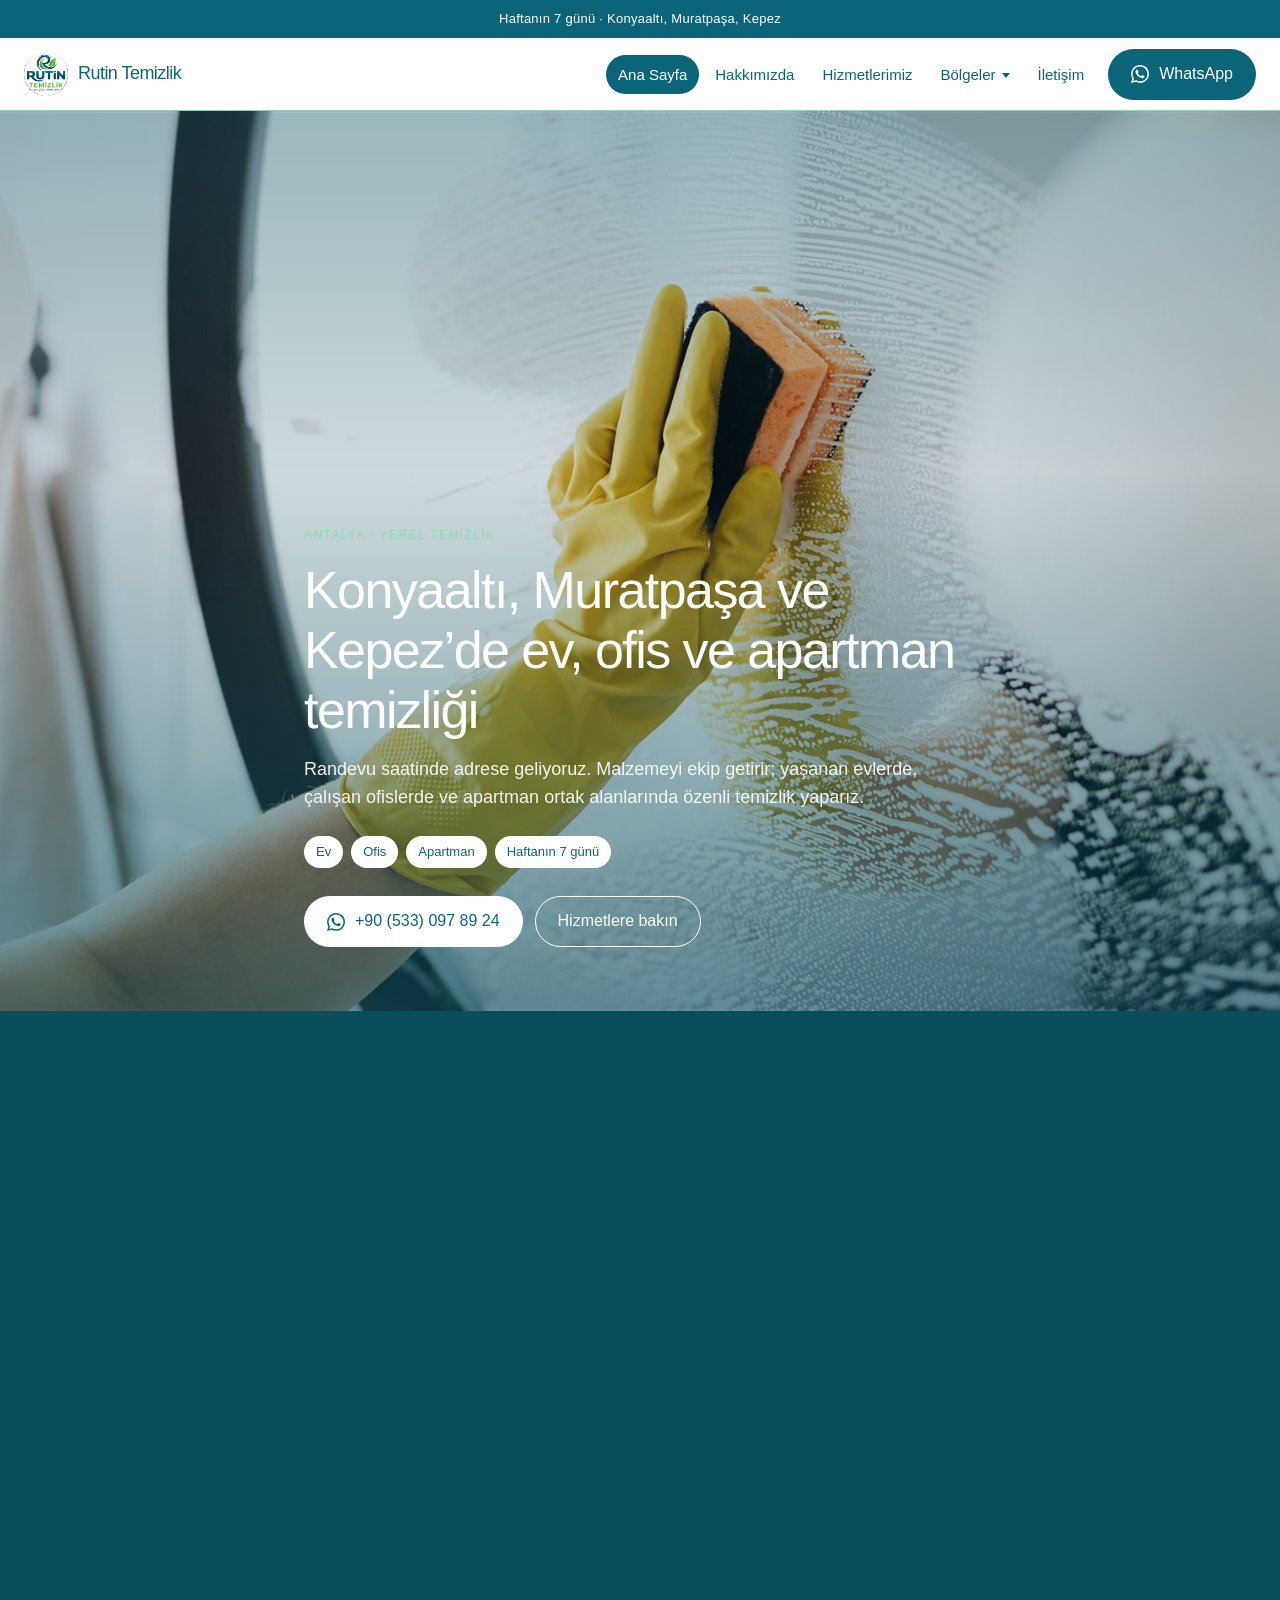
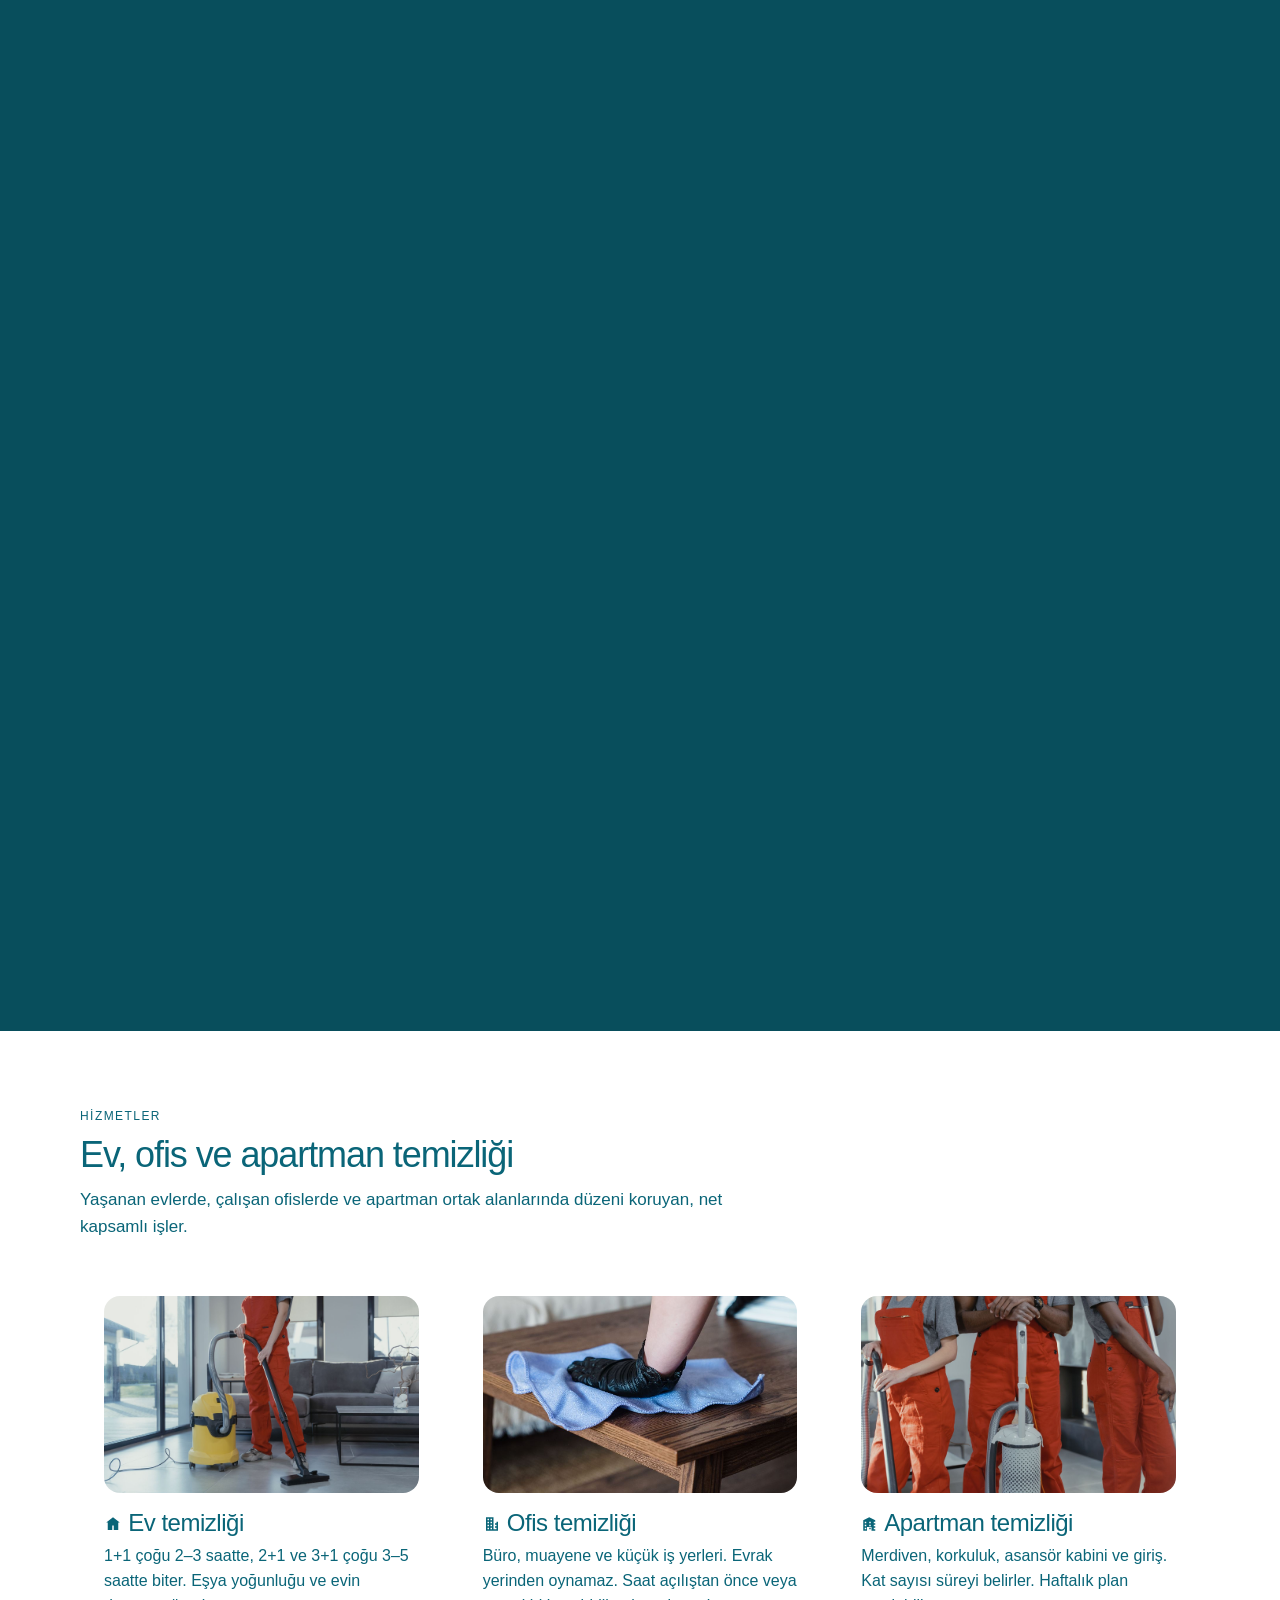
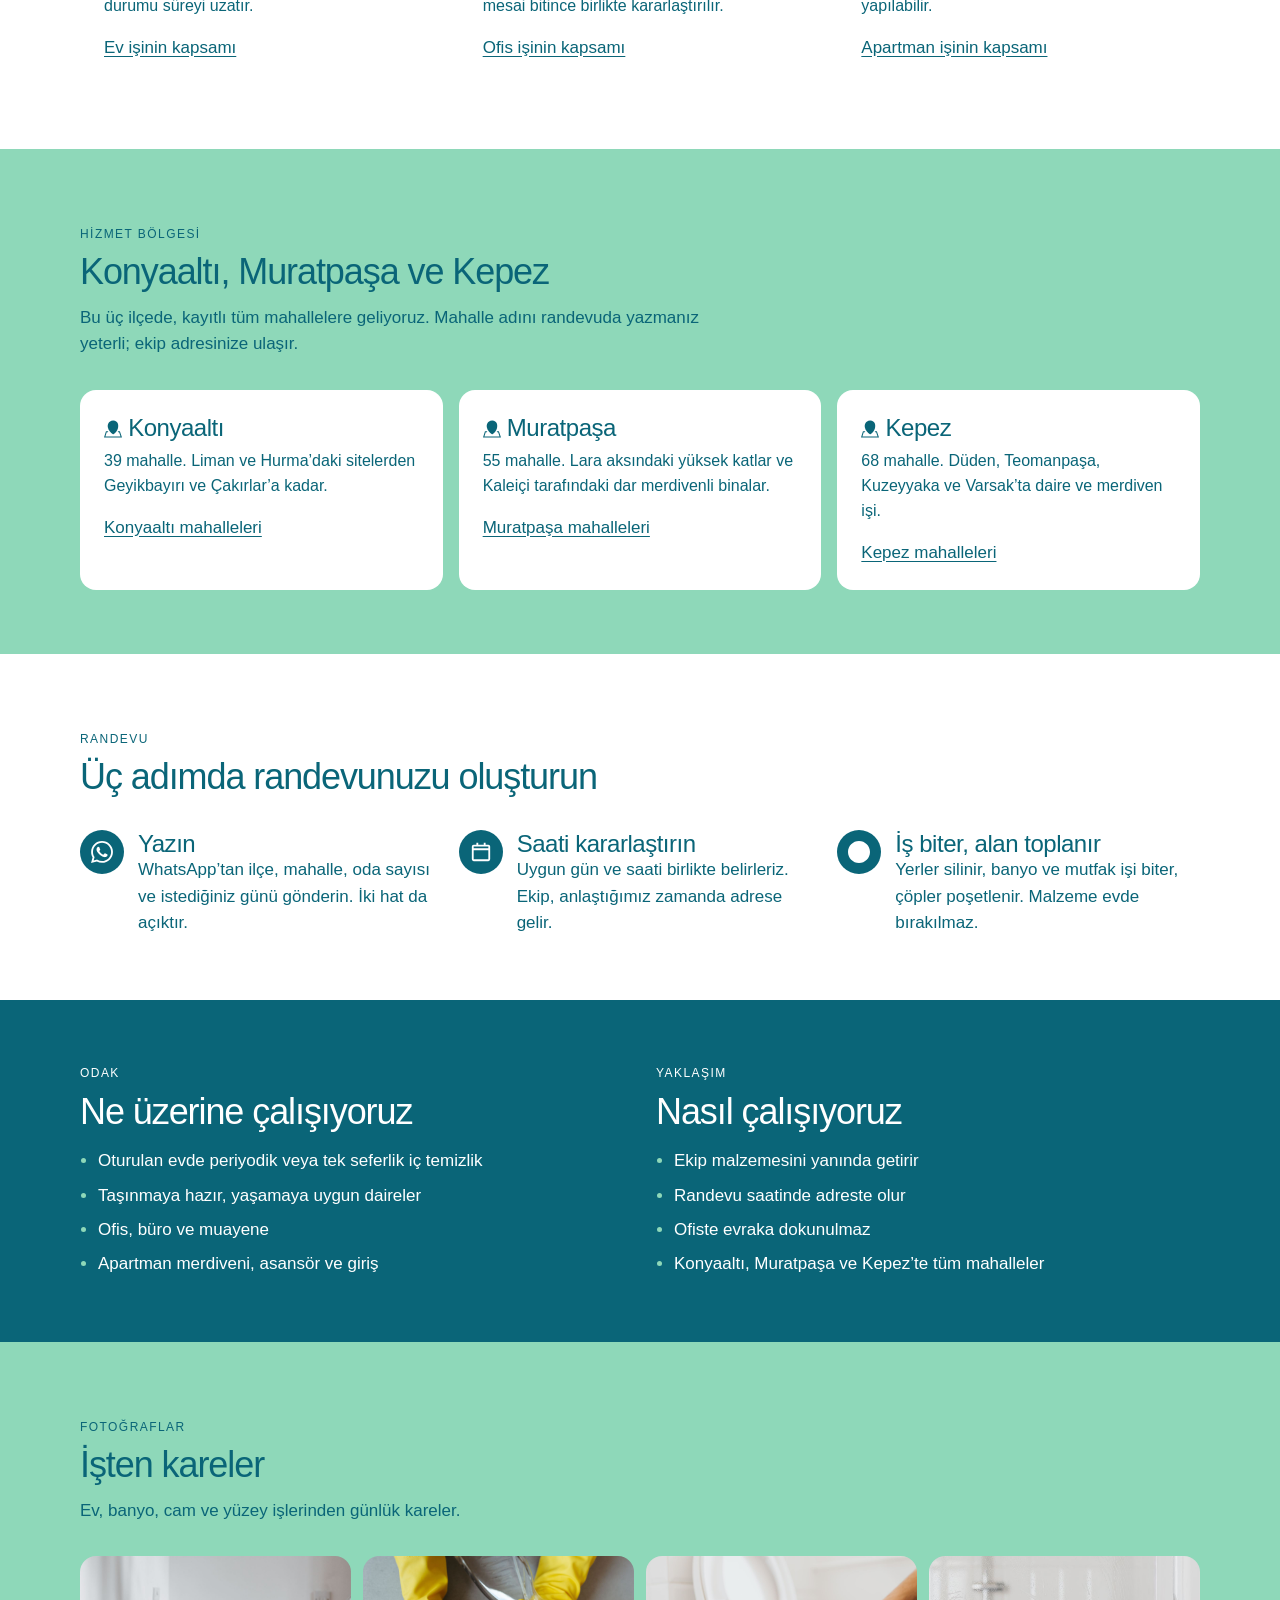
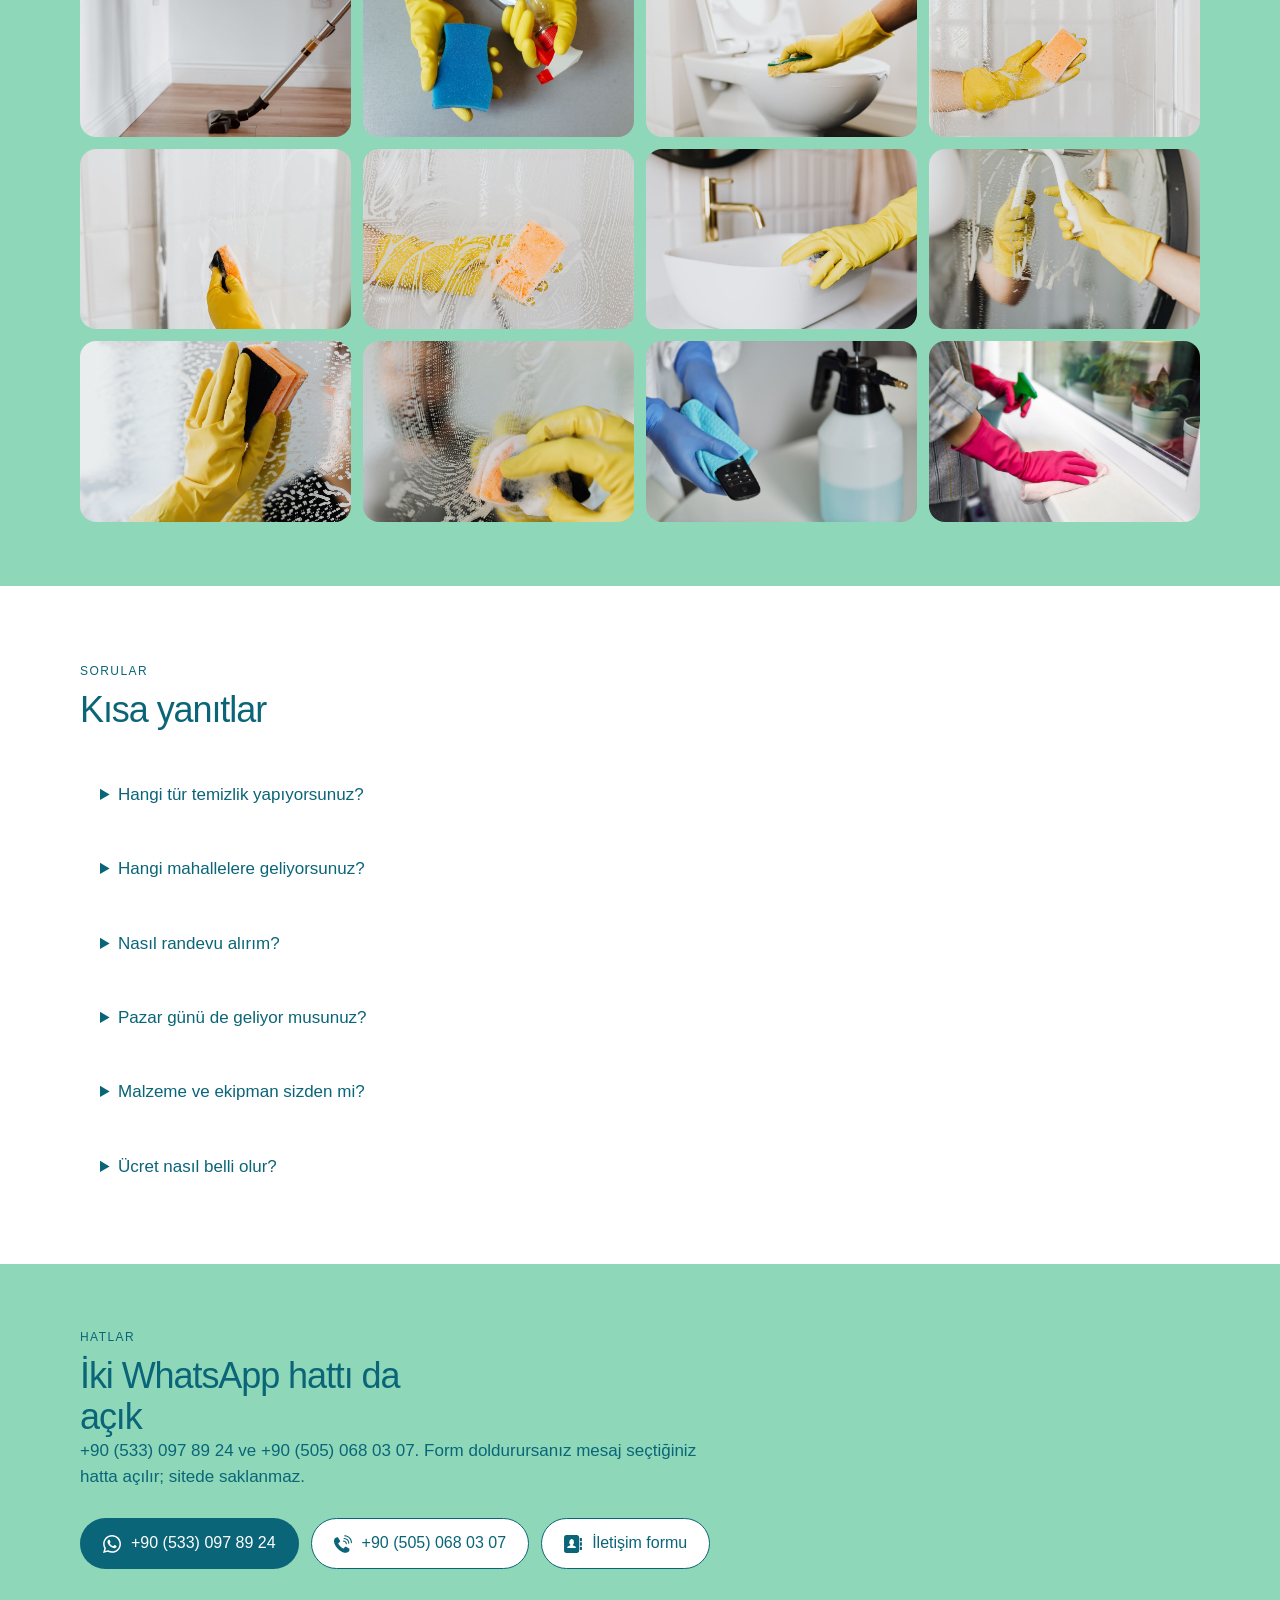
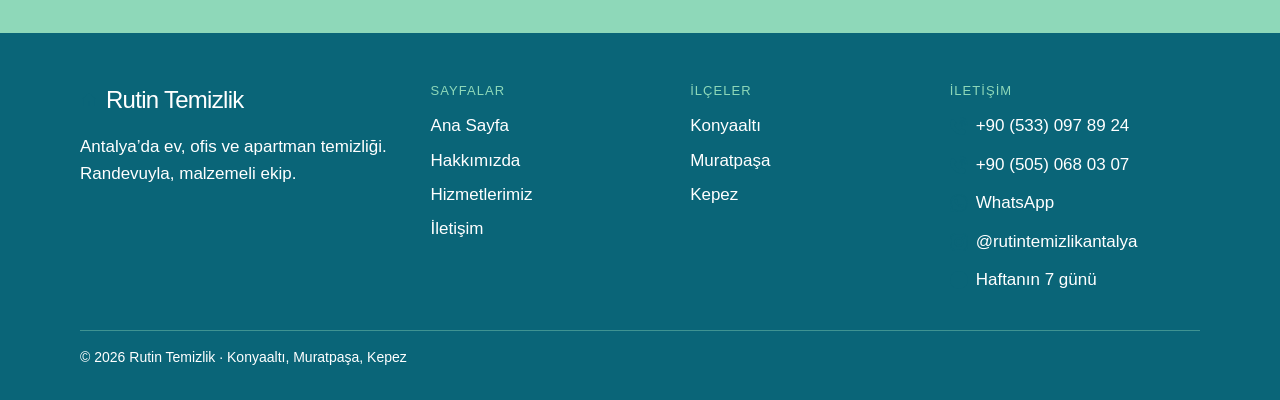
==== index.html @ d51482ee "Add files via upload" ====
﻿<!DOCTYPE html>
<html lang="tr">
<head>
  <meta charset="utf-8">
  <meta name="viewport" content="width=device-width, initial-scale=1">
  <title>Rutin Temizlik | Antalya Ev, Ofis, Apartman</title>
  <meta name="description" content="Konyaaltı, Muratpaşa ve Kepez’de ev, ofis ve apartman temizliği. Haftanın 7 günü randevu. Malzemeli ekip adrese gelir.">
  <link rel="canonical" href="https://www.rutintemizlikantalya.com.tr/">
  <meta name="robots" content="index, follow">
  <meta name="theme-color" content="#0A6578">
  <meta property="og:type" content="website">
  <meta property="og:locale" content="tr_TR">
  <meta property="og:site_name" content="Rutin Temizlik">
  <meta property="og:title" content="Rutin Temizlik | Antalya Ev, Ofis, Apartman">
  <meta property="og:description" content="Konyaaltı, Muratpaşa ve Kepez’de ev, ofis ve apartman temizliği. Haftanın 7 günü randevu. Malzemeli ekip adrese gelir.">
  <meta property="og:url" content="https://www.rutintemizlikantalya.com.tr/">
  <meta property="og:image" content="https://www.rutintemizlikantalya.com.tr/assets/images/og.jpg">
  <meta name="twitter:card" content="summary_large_image">
  <meta name="twitter:title" content="Rutin Temizlik | Antalya Ev, Ofis, Apartman">
  <meta name="twitter:description" content="Konyaaltı, Muratpaşa ve Kepez’de ev, ofis ve apartman temizliği. Haftanın 7 günü randevu. Malzemeli ekip adrese gelir.">
  <meta name="twitter:image" content="https://www.rutintemizlikantalya.com.tr/assets/images/og.jpg">
  <link rel="icon" href="assets/favicon.ico" sizes="any">
  <link rel="icon" type="image/png" sizes="32x32" href="assets/favicon-32x32.png">
  <link rel="icon" type="image/png" sizes="16x16" href="assets/favicon-16x16.png">
  <link rel="apple-touch-icon" href="assets/apple-touch-icon.png">
  <link rel="manifest" href="site.webmanifest">
  <link rel="stylesheet" href="css/style.css">
  <script type="application/ld+json">
  {
    "@context": "https://schema.org",
    "@graph": [
      {
        "@type": "HousekeepingService",
        "@id": "https://www.rutintemizlikantalya.com.tr/#isletme",
        "name": "Rutin Temizlik",
        "alternateName": "Rutin Temizlik Antalya",
        "description": "Antalya Konyaaltı, Muratpaşa ve Kepez ilçelerinde ev, ofis ve apartman temizliği. Randevuyla, malzemeli ekip.",
        "url": "https://www.rutintemizlikantalya.com.tr/",
        "image": [
          "https://www.rutintemizlikantalya.com.tr/assets/logo.png",
          "https://www.rutintemizlikantalya.com.tr/assets/images/og.jpg"
        ],
        "sameAs": ["https://www.instagram.com/rutintemizlikantalya/"],
        "telephone": "+905330978924",
        "currenciesAccepted": "TRY",
        "address": {
          "@type": "PostalAddress",
          "addressLocality": "Antalya",
          "addressRegion": "Antalya",
          "addressCountry": "TR"
        },
        "geo": {
          "@type": "GeoCoordinates",
          "latitude": 36.8969,
          "longitude": 30.7133
        },
        "areaServed": [
          { "@type": "AdministrativeArea", "name": "Konyaaltı, Antalya" },
          { "@type": "AdministrativeArea", "name": "Muratpaşa, Antalya" },
          { "@type": "AdministrativeArea", "name": "Kepez, Antalya" }
        ],
        "openingHoursSpecification": {
          "@type": "OpeningHoursSpecification",
          "dayOfWeek": ["Monday", "Tuesday", "Wednesday", "Thursday", "Friday", "Saturday", "Sunday"],
          "opens": "00:00",
          "closes": "23:59"
        },
        "contactPoint": [
          {
            "@type": "ContactPoint",
            "telephone": "+90-533-097-89-24",
            "contactType": "reservations",
            "availableLanguage": "Turkish",
            "areaServed": "TR",
            "hoursAvailable": {
              "@type": "OpeningHoursSpecification",
              "dayOfWeek": ["Monday", "Tuesday", "Wednesday", "Thursday", "Friday", "Saturday", "Sunday"],
              "opens": "00:00",
              "closes": "23:59"
            }
          },
          {
            "@type": "ContactPoint",
            "telephone": "+90-505-068-03-07",
            "contactType": "customer support",
            "availableLanguage": "Turkish",
            "areaServed": "TR"
          }
        ],
        "hasOfferCatalog": {
          "@type": "OfferCatalog",
          "name": "Temizlik hizmetleri",
          "itemListElement": [
            { "@type": "Offer", "itemOffered": { "@type": "Service", "name": "Ev temizliği" } },
            { "@type": "Offer", "itemOffered": { "@type": "Service", "name": "Ofis temizliği" } },
            { "@type": "Offer", "itemOffered": { "@type": "Service", "name": "Apartman temizliği" } }
          ]
        }
      },
      {
        "@type": "FAQPage",
        "@id": "https://www.rutintemizlikantalya.com.tr/#sss",
        "mainEntity": [
          {
            "@type": "Question",
            "name": "Hangi tür temizlik yapıyorsunuz?",
            "acceptedAnswer": {
              "@type": "Answer",
              "text": "Oturulan ev, çalışan ofis ve apartman ortak alanlarında iç temizlik yapıyoruz. Odak noktamız yaşamaya ve çalışmaya uygun mekânlardır."
            }
          },
          {
            "@type": "Question",
            "name": "Hangi mahallelere geliyorsunuz?",
            "acceptedAnswer": {
              "@type": "Answer",
              "text": "Konyaaltı’nın 39, Muratpaşa’nın 55 ve Kepez’in 68 mahallesine geliyoruz. Mahalle adını randevu mesajında yazmanız yeterli."
            }
          },
          {
            "@type": "Question",
            "name": "Nasıl randevu alırım?",
            "acceptedAnswer": {
              "@type": "Answer",
              "text": "+90 (533) 097 89 24 veya +90 (505) 068 03 07 numarasına WhatsApp’tan yazın. İlçe, mahalle, oda sayısı ya da ofis metrekaresi ve istediğiniz günü belirtin. İletişim formunu doldurursanız mesaj aynı hatta açılır."
            }
          },
          {
            "@type": "Question",
            "name": "Pazar günü de geliyor musunuz?",
            "acceptedAnswer": {
              "@type": "Answer",
              "text": "Evet. Hat haftanın 7 günü, günün her saati açıktır. Ekip, anlaştığımız saatte adrese gelir."
            }
          },
          {
            "@type": "Question",
            "name": "Malzeme ve ekipman sizden mi?",
            "acceptedAnswer": {
              "@type": "Answer",
              "text": "Evet. Ekip temizlik malzemesi ve ekipmanıyla gelir. Evinizde belirli bir ürün kullanılmasını istiyorsanız randevu mesajında yazın."
            }
          },
          {
            "@type": "Question",
            "name": "Ücret nasıl belli olur?",
            "acceptedAnswer": {
              "@type": "Answer",
              "text": "Yayınlanmış sabit fiyat listemiz yok. Oda sayısı, banyo sayısı, evin durumu ve işin tek sefer ya da haftalık olması ücreti değiştirir. Bu bilgileri WhatsApp’tan yazın; rakamı mesajda netleştirelim."
            }
          }
        ]
      }
    ]
  }
  </script>
</head>
<body data-page="home">
  <a class="skip" href="#icerik">İçeriğe geç</a>
  <div class="sticky-wrap">
    <p class="topbar">Haftanın 7 günü · Konyaaltı, Muratpaşa, Kepez</p>
    <header class="site-header">
      <a class="logo" href="./">
        <span class="logo-frame"><img src="assets/logo-nav.png" width="192" height="192" alt=""></span>
        <span>Rutin Temizlik</span>
      </a>
      <button class="nav-toggle" type="button" aria-expanded="false" aria-controls="menu">Menü</button>
      <nav class="nav" id="menu" aria-label="Ana menü">
        <a href="./" data-nav="home">Ana Sayfa</a>
        <a href="hakkimizda/" data-nav="about">Hakkımızda</a>
        <a href="hizmetlerimiz/" data-nav="services">Hizmetlerimiz</a>
        <details class="nav-sub">
          <summary>Bölgeler</summary>
          <div class="nav-sub-panel">
            <a href="konyaalti/" data-nav="konyaalti">Konyaaltı</a>
            <a href="muratpasa/" data-nav="muratpasa">Muratpaşa</a>
            <a href="kepez/" data-nav="kepez">Kepez</a>
          </div>
        </details>
        <a href="iletisim/" data-nav="contact">İletişim</a>
      </nav>
      <a class="btn btn-fill header-cta" href="https://wa.me/905330978924" target="_blank" rel="noopener noreferrer"><img class="icon" src="assets/icons/whatsapp.svg" width="18" height="18" alt=""> WhatsApp</a>
    </header>
  </div>

  <main id="icerik">
    <section class="scrub" data-scrub aria-labelledby="ana-baslik">
      <div class="scrub-sticky">
        <video class="scrub-video" muted playsinline preload="auto" poster="assets/images/og.jpg" aria-hidden="true">
          <source src="assets/video/hero-scroll.mp4" type="video/mp4">
        </video>
        <div class="scrub-veil" aria-hidden="true"></div>
        <div class="wrap scrub-copy">
          <p class="eyebrow">Antalya · yerel temizlik</p>
          <h1 id="ana-baslik">Konyaaltı, Muratpaşa ve Kepez’de ev, ofis ve apartman temizliği</h1>
          <p class="lede">Randevu saatinde adrese geliyoruz. Malzemeyi ekip getirir; yaşanan evlerde, çalışan ofislerde ve apartman ortak alanlarında özenli temizlik yaparız.</p>
          <div class="pills" aria-label="Hizmet özeti">
            <span>Ev</span>
            <span>Ofis</span>
            <span>Apartman</span>
            <span>Haftanın 7 günü</span>
          </div>
          <div class="hero-actions">
            <a class="btn btn-mint" href="https://wa.me/905330978924" target="_blank" rel="noopener noreferrer"><img class="icon" src="assets/icons/whatsapp.svg" width="18" height="18" alt=""> +90 (533) 097 89 24</a>
            <a class="btn btn-ghost" href="hizmetlerimiz/">Hizmetlere bakın</a>
       
      </div>
    </section>

    <section class="section band-paper reveal" aria-labelledby="hizmet-baslik">
      <div class="wrap">
        <div class="section-head">
          <p class="kicker">Hizmetler</p>
          <h2 id="hizmet-baslik">Ev, ofis ve apartman temizliği</h2>
          <p>Yaşanan evlerde, çalışan ofislerde ve apartman ortak alanlarında düzeni koruyan, net kapsamlı işler.</p>
        </div>
        <div class="cards">
          <article class="card">
            <img class="card-photo" src="assets/images/ev-salon-supurge.jpg" width="1600" height="1067" alt="Salonda yer süpüren temizlik görevlisi" loading="lazy">
            <h3><img class="icon icon-ink" src="assets/icons/home.svg" width="18" height="18" alt=""> Ev temizliği</h3>
            <p>1+1 çoğu 2–3 saatte, 2+1 ve 3+1 çoğu 3–5 saatte biter. Eşya yoğunluğu ve evin durumu süreyi uzatır.</p>
            <a class="more" href="hizmetlerimiz/#ev-temizligi">Ev işinin kapsamı</a>
          </article>
          <article class="card">
            <img class="card-photo" src="assets/images/masa-silme.jpg" width="1067" height="1600" alt="Sehpa üzerini bezle silen el" loading="lazy">
            <h3><img class="icon icon-ink" src="assets/icons/office.svg" width="18" height="18" alt=""> Ofis temizliği</h3>
            <p>Büro, muayene ve küçük iş yerleri. Evrak yerinden oynamaz. Saat açılıştan önce veya mesai bitince birlikte kararlaştırılır.</p>
            <a class="more" href="hizmetlerimiz/#ofis-temizligi">Ofis işinin kapsamı</a>
          </article>
          <article class="card">
            <img class="card-photo" src="assets/images/temizlik-ekibi.jpg" width="1600" height="1067" alt="Turuncu tulumlu üç kişilik temizlik ekibi" loading="lazy">
            <h3><img class="icon icon-ink" src="assets/icons/building.svg" width="18" height="18" alt=""> Apartman temizliği</h3>
            <p>Merdiven, korkuluk, asansör kabini ve giriş. Kat sayısı süreyi belirler. Haftalık plan yapılabilir.</p>
            <a class="more" href="hizmetlerimiz/#apartman-temizligi">Apartman işinin kapsamı</a>
          </article>
        </div>
      </div>
    </section>

    <section class="section band-mist reveal" aria-labelledby="ilce-baslik">
      <div class="wrap">
        <div class="section-head">
          <p class="kicker">Hizmet bölgesi</p>
          <h2 id="ilce-baslik">Konyaaltı, Muratpaşa ve Kepez</h2>
          <p>Bu üç ilçede, kayıtlı tüm mahallelere geliyoruz. Mahalle adını randevuda yazmanız yeterli; ekip adresinize ulaşır.</p>
        </div>
        <div class="districts">
          <article class="district-card">
            <h3><img class="icon icon-ink" src="assets/icons/location.svg" width="18" height="18" alt=""> Konyaaltı</h3>
            <p>39 mahalle. Liman ve Hurma’daki sitelerden Geyikbayırı ve Çakırlar’a kadar.</p>
            <a class="more" href="konyaalti/">Konyaaltı mahalleleri</a>
          </article>
          <article class="district-card">
            <h3><img class="icon icon-ink" src="assets/icons/location.svg" width="18" height="18" alt=""> Muratpaşa</h3>
            <p>55 mahalle. Lara aksındaki yüksek katlar ve Kaleiçi tarafındaki dar merdivenli binalar.</p>
            <a class="more" href="muratpasa/">Muratpaşa mahalleleri</a>
          </article>
          <article class="district-card">
            <h3><img class="icon icon-ink" src="assets/icons/location.svg" width="18" height="18" alt=""> Kepez</h3>
            <p>68 mahalle. Düden, Teomanpaşa, Kuzeyyaka ve Varsak’ta daire ve merdiven işi.</p>
            <a class="more" href="kepez/">Kepez mahalleleri</a>
          </article>
        </div>
      </div>
    </section>

    <section class="section band-paper reveal" aria-labelledby="surec-baslik">
      <div class="wrap">
        <div class="section-head">
          <p class="kicker">Randevu</p>
          <h2 id="surec-baslik">Üç adımda randevunuzu oluşturun</h2>
        </div>
        <div class="feature-icons">
          <article>
            <div class="icon-badge"><img class="icon" src="assets/icons/whatsapp.svg" width="22" height="22" alt=""></div>
            <div>
              <h3>Yazın</h3>
              <p>WhatsApp’tan ilçe, mahalle, oda sayısı ve istediğiniz günü gönderin. İki hat da açıktır.</p>
            </div>
          </article>
          <article>
            <div class="icon-badge"><img class="icon" src="assets/icons/calendar.svg" width="22" height="22" alt=""></div>
            <div>
              <h3>Saati kararlaştırın</h3>
              <p>Uygun gün ve saati birlikte belirleriz. Ekip, anlaştığımız zamanda adrese gelir.</p>
            </div>
          </article>
          <article>
            <div class="icon-badge"><img class="icon" src="assets/icons/clock.svg" width="22" height="22" alt=""></div>
            <div>
              <h3>İş biter, alan toplanır</h3>
              <p>Yerler silinir, banyo ve mutfak işi biter, çöpler poşetlenir. Malzeme evde bırakılmaz.</p>
            </div>
          </article>
        </div>
      </div>
    </section>

    <section class="section band-ink reveal" aria-labelledby="odak-baslik">
      <div class="wrap split">
        <div>
          <p class="kicker">Odak</p>
          <h2 id="odak-baslik">Ne üzerine çalışıyoruz</h2>
          <ul>
            <li>Oturulan evde periyodik veya tek seferlik iç temizlik</li>
            <li>Taşınmaya hazır, yaşamaya uygun daireler</li>
            <li>Ofis, büro ve muayene</li>
            <li>Apartman merdiveni, asansör ve giriş</li>
          </ul>
        </div>
        <div>
          <p class="kicker">Yaklaşım</p>
          <h2>Nasıl çalışıyoruz</h2>
          <ul>
            <li>Ekip malzemesini yanında getirir</li>
            <li>Randevu saatinde adreste olur</li>
            <li>Ofiste evraka dokunulmaz</li>
            <li>Konyaaltı, Muratpaşa ve Kepez’te tüm mahalleler</li>
          </ul>
        </div>
      </div>
    </section>

    <section class="section band-mist reveal" aria-labelledby="kare-baslik">
      <div class="wrap">
        <div class="section-head">
          <p class="kicker">Fotoğraflar</p>
          <h2 id="kare-baslik">İşten kareler</h2>
          <p>Ev, banyo, cam ve yüzey işlerinden günlük kareler.</p>
        </div>
        <div class="photo-grid">
          <img src="assets/images/ev-yer-supurge.jpg" width="1600" height="1068" alt="Parke kenarında süpürge başlığı" loading="lazy">
          <img src="assets/images/temizlik-malzemesi.jpg" width="1600" height="1067" alt="Sarı eldivende sünger ve sprey şişesi" loading="lazy">
          <img src="assets/images/banyo-tuvalet.jpg" width="1600" height="1067" alt="Klozet kenarını süngerle silen el" loading="lazy">
          <img src="assets/images/banyo-dus.jpg" width="1067" height="1600" alt="Duşakabin camındaki köpüğü tutan sünger" loading="lazy">
          <img src="assets/images/banyo-cam.jpg" width="1067" height="1600" alt="Banyo camını süngerle silen sarı eldiven" loading="lazy">
          <img src="assets/images/cam-kopuk.jpg" width="1067" height="1600" alt="Köpüklü camın üzerinde sünger" loading="lazy">
          <img src="assets/images/lavabo-temizlik.jpg" width="1600" height="1067" alt="Beyaz lavabo kenarını silen el" loading="lazy">
          <img src="assets/images/ayna-silme.jpg" width="1067" height="1600" alt="Yuvarlak aynayı çekçekle silen el" loading="lazy">
          <img src="assets/images/cam-silme.jpg" width="1067" height="1600" alt="Camı süngerle silen sarı eldiven" loading="lazy">
          <img src="assets/images/cam-silme-yakin.jpg" width="1067" height="1600" alt="Köpüklü cama yakın çekim silme" loading="lazy">
          <img src="assets/images/yuzey-temizlik.jpg" width="1600" height="1068" alt="Kumandayı bezle silen el ve püskürtme şişesi" loading="lazy">
          <img src="assets/images/pencere-onu.jpg" width="1600" height="1067" alt="Pencere pervazını bezle silen el" loading="lazy">
        </div>
      </div>
    </section>

    <section class="section band-paper reveal" id="sss" aria-labelledby="sss-baslik">
      <div class="wrap">
        <div class="section-head">
          <p class="kicker">Sorular</p>
          <h2 id="sss-baslik">Kısa yanıtlar</h2>
        </div>
        <div class="faq">
          <details>
            <summary>Hangi tür temizlik yapıyorsunuz?</summary>
            <p>Oturulan ev, çalışan ofis ve apartman ortak alanlarında iç temizlik yapıyoruz. Odak noktamız yaşamaya ve çalışmaya uygun mekânlardır.</p>
          </details>
          <details>
            <summary>Hangi mahallelere geliyorsunuz?</summary>
            <p>Konyaaltı’nın 39, Muratpaşa’nın 55 ve Kepez’in 68 mahallesine geliyoruz. Mahalle adını randevu mesajında yazmanız yeterli.</p>
          </details>
          <details>
            <summary>Nasıl randevu alırım?</summary>
            <p>+90 (533) 097 89 24 veya +90 (505) 068 03 07 numarasına WhatsApp’tan yazın. İlçe, mahalle, oda sayısı ya da ofis metrekaresi ve istediğiniz günü belirtin. İletişim formunu doldurursanız mesaj aynı hatta açılır.</p>
          </details>
          <details>
            <summary>Pazar günü de geliyor musunuz?</summary>
            <p>Evet. Hat haftanın 7 günü, günün her saati açıktır. Ekip, anlaştığımız saatte adrese gelir.</p>
          </details>
          <details>
            <summary>Malzeme ve ekipman sizden mi?</summary>
            <p>Evet. Ekip temizlik malzemesi ve ekipmanıyla gelir. Evinizde belirli bir ürün kullanılmasını istiyorsanız randevu mesajında yazın.</p>
          </details>
          <details>
            <summary>Ücret nasıl belli olur?</summary>
            <p>Yayınlanmış sabit fiyat listemiz yok. Oda sayısı, banyo sayısı, evin durumu ve işin tek sefer ya da haftalık olması ücreti değiştirir. Bu bilgileri WhatsApp’tan yazın; rakamı mesajda netleştirelim.</p>
          </details>
        </div>
      </div>
    </section>

    <section class="cta-band reveal" aria-labelledby="cta-baslik">
      <div class="wrap">
        <p class="kicker">Hatlar</p>
        <h2 id="cta-baslik">İki WhatsApp hattı da açık</h2>
        <p class="narrow">+90 (533) 097 89 24 ve +90 (505) 068 03 07. Form doldurursanız mesaj seçtiğiniz hatta açılır; sitede saklanmaz.</p>
        <div class="cta-actions">
          <a class="btn btn-fill" href="https://wa.me/905330978924" target="_blank" rel="noopener noreferrer"><img class="icon" src="assets/icons/whatsapp.svg" width="18" height="18" alt=""> +90 (533) 097 89 24</a>
          <a class="btn btn-line" href="https://wa.me/905050680307" target="_blank" rel="noopener noreferrer"><img class="icon" src="assets/icons/phone.svg" width="18" height="18" alt=""> +90 (505) 068 03 07</a>
          <a class="btn btn-line" href="iletisim/"><img class="icon" src="assets/icons/form.svg" width="18" height="18" alt=""> İletişim formu</a>
        </div>
      </div>
    </section>
  </main>

  <footer class="site-footer">
    <div class="wrap footer-grid">
      <div>
        <p class="footer-brand contact-line"><img class="icon" src="assets/icons/home.svg" width="18" height="18" alt=""> Rutin Temizlik</p>
        <p>Antalya’da ev, ofis ve apartman temizliği. Randevuyla, malzemeli ekip.</p>
      </div>
      <div>
        <p class="footer-title">Sayfalar</p>
        <ul>
          <li><a href="./">Ana Sayfa</a></li>
          <li><a href="hakkimizda/">Hakkımızda</a></li>
          <li><a href="hizmetlerimiz/">Hizmetlerimiz</a></li>
          <li><a href="iletisim/">İletişim</a></li>
        </ul>
      </div>
      <div>
        <p class="footer-title">İlçeler</p>
        <ul>
          <li><a href="konyaalti/">Konyaaltı</a></li>
          <li><a href="muratpasa/">Muratpaşa</a></li>
          <li><a href="kepez/">Kepez</a></li>
        </ul>
      </div>
      <div>
        <p class="footer-title">İletişim</p>
        <ul>
          <li><a class="contact-line" href="tel:+905330978924"><img class="icon" src="assets/icons/phone.svg" width="18" height="18" alt=""> +90 (533) 097 89 24</a></li>
          <li><a class="contact-line" href="tel:+905050680307"><img class="icon" src="assets/icons/phone.svg" width="18" height="18" alt=""> +90 (505) 068 03 07</a></li>
          <li><a class="contact-line" href="https://wa.me/905330978924" target="_blank" rel="noopener noreferrer"><img class="icon" src="assets/icons/whatsapp.svg" width="18" height="18" alt=""> WhatsApp</a></li>
          <li><a class="contact-line" href="https://www.instagram.com/rutintemizlikantalya/" target="_blank" rel="noopener noreferrer"><img class="icon" src="assets/icons/instagram.svg" width="18" height="18" alt=""> @rutintemizlikantalya</a></li>
          <li><span class="contact-line"><img class="icon" src="assets/icons/clock.svg" width="18" height="18" alt=""> Haftanın 7 günü</span></li>
        </ul>
      </div>
    </div>
    <div class="wrap footer-bottom">
      <p>© <span data-year>2026</span> Rutin Temizlik · Konyaaltı, Muratpaşa, Kepez</p>
    </div>
  </footer>
  <div class="mobile-bar">
    <a class="btn btn-line" href="tel:+905330978924"><img class="icon" src="assets/icons/phone.svg" width="18" height="18" alt=""> Ara</a>
    <a class="btn btn-fill" href="https://wa.me/905330978924" target="_blank" rel="noopener noreferrer"><img class="icon" src="assets/icons/whatsapp.svg" width="18" height="18" alt=""> WhatsApp</a>
  </div>
  <script src="js/main.js" defer></script>
</body>
</html>
---- css/style.css ----
:root {
  --ink: #0a6578;
  --ink-deep: #084e5c;
  --mid: #4fbfa5;
  --mist: #8ed8b9;
  --paper: #ffffff;
  --ink-soft: rgba(10, 101, 120, 0.08);
  --max: 1120px;
  --radius-card: 16px;
  --radius-pill: 999px;
  --header-h: 72px;
  --font-display: "Segoe UI Semilight", "Segoe UI", "Helvetica Neue", Arial, sans-serif;
  font-family: "Segoe UI", "Helvetica Neue", Arial, sans-serif;
  color: var(--ink);
  background: var(--paper);
  line-height: 1.55;
}

*,
*::before,
*::after {
  box-sizing: border-box;
}

html {
  scroll-behavior: smooth;
}

body {
  margin: 0;
  font-size: 17px;
  font-weight: 400;
  background: var(--paper);
  color: var(--ink);
}

img,
svg {
  max-width: 100%;
  height: auto;
}

h1,
h2,
h3,
p {
  margin: 0;
}

h1,
h2,
h3 {
  font-family: var(--font-display);
  font-weight: 300;
  letter-spacing: -0.03em;
  line-height: 1.15;
}

h1 {
  font-size: clamp(30px, 5.2vw, 52px);
}

h2 {
  font-size: clamp(28px, 3vw, 36px);
}

h3 {
  font-size: 24px;
  letter-spacing: -0.02em;
}

p + p,
.prose p + p,
.prose ul + p,
.prose p + ul {
  margin-top: 16px;
}

a {
  color: var(--ink);
}

:focus-visible {
  outline: 2px solid var(--ink);
  outline-offset: 3px;
}

.hero :focus-visible,
.page-hero :focus-visible,
.band-ink :focus-visible,
.site-footer :focus-visible,
.topbar :focus-visible,
.mobile-bar :focus-visible {
  outline-color: var(--mist);
}

::selection {
  background: var(--mist);
  color: var(--ink);
}

.skip {
  position: absolute;
  left: 16px;
  top: -48px;
  z-index: 80;
  background: var(--mist);
  color: var(--ink);
  padding: 8px 14px;
  border-radius: var(--radius-pill);
  text-decoration: none;
}

.skip:focus {
  top: 8px;
}

.wrap {
  width: min(var(--max), calc(100% - 48px));
  margin-inline: auto;
}

.sticky-wrap {
  position: sticky;
  top: 0;
  z-index: 40;
  background: var(--paper);
  border-bottom: 1px solid var(--mist);
}

.topbar {
  margin: 0;
  background: var(--ink);
  color: var(--paper);
  text-align: center;
  font-size: 13px;
  font-weight: 500;
  letter-spacing: 0.02em;
  line-height: 1.4;
  padding: 10px 16px;
}

.site-header {
  display: flex;
  align-items: center;
  gap: 12px;
  min-height: var(--header-h);
  padding: 8px 24px;
  flex-wrap: wrap;
}

.logo {
  display: inline-flex;
  align-items: center;
  gap: 10px;
  text-decoration: none;
  color: var(--ink);
  font-weight: 500;
  font-size: 18px;
  letter-spacing: -0.03em;
}

.logo-frame {
  width: 44px;
  height: 44px;
  border-radius: 50%;
  overflow: hidden;
  flex: 0 0 auto;
  display: inline-grid;
}

.logo-frame img {
  width: 100%;
  height: 100%;
  object-fit: cover;
  transform: scale(1.14);
}

.brand-frame {
  width: min(100%, 280px);
  aspect-ratio: 1;
  border-radius: 50%;
  overflow: hidden;
  margin-bottom: 16px;
}

.brand-frame img {
  width: 100%;
  height: 100%;
  object-fit: cover;
  transform: scale(1.08);
}

.logo-ring {
  transform-origin: center;
  animation: dash 10s linear infinite;
}

.nav-toggle {
  margin-left: auto;
  border: 1.5px solid var(--ink);
  background: var(--paper);
  color: var(--ink);
  border-radius: var(--radius-pill);
  min-height: 44px;
  padding: 8px 16px;
  font: inherit;
  font-size: 15px;
  font-weight: 500;
  cursor: pointer;
}

.nav {
  display: flex;
  align-items: center;
  justify-content: flex-end;
  flex-wrap: wrap;
  gap: 4px;
  margin-left: auto;
  min-width: 0;
}

.nav a,
.nav-sub summary {
  text-decoration: none;
  color: var(--ink);
  font-size: 15px;
  font-weight: 500;
  padding: 8px 12px;
  border-radius: var(--radius-pill);
  list-style: none;
}

.nav a:hover,
.nav a[aria-current="page"],
.nav-sub summary:hover,
.nav-sub.is-here summary {
  background: var(--ink);
  color: var(--paper);
}

.nav-sub {
  position: relative;
}

.nav-sub summary {
  cursor: pointer;
}

.nav-sub summary::-webkit-details-marker {
  display: none;
}

.nav-sub summary::after {
  content: "";
  display: inline-block;
  width: 0;
  height: 0;
  margin-left: 6px;
  border-left: 4px solid transparent;
  border-right: 4px solid transparent;
  border-top: 5px solid currentColor;
  vertical-align: middle;
}

.nav-sub-panel {
  position: absolute;
  top: calc(100% + 8px);
  left: 0;
  min-width: 200px;
  background: var(--paper);
  border: 1.5px solid var(--mist);
  border-radius: var(--radius-card);
  padding: 8px;
  display: grid;
}

.nav-sub-panel a {
  display: block;
}

.header-cta {
  flex: 0 0 auto;
}

.btn {
  display: inline-flex;
  align-items: center;
  justify-content: center;
  gap: 8px;
  min-height: 48px;
  padding: 12px 22px;
  border-radius: var(--radius-pill);
  border: 1.5px solid transparent;
  font: inherit;
  font-size: 16px;
  font-weight: 500;
  text-decoration: none;
  cursor: pointer;
  background: transparent;
  color: var(--ink);
}

.btn svg,
.btn .icon,
.icon {
  width: 18px;
  height: 18px;
  flex: 0 0 auto;
  display: inline-block;
  vertical-align: middle;
}

.icon-lg {
  width: 28px;
  height: 28px;
}

.icon-ink {
  color: var(--ink);
}

.icon-paper {
  color: var(--paper);
}

.btn .icon {
  margin-inline-end: 2px;
}

.btn-fill .icon,
.btn-ghost .icon,
.mobile-bar .btn-fill .icon,
.icon-badge .icon,
.band-ink .icon,
.scrub-copy .btn-ghost .icon {
  filter: brightness(0) invert(1);
}

.btn-mint .icon,
.btn-line .icon,
.icon-ink,
.contact-line .icon,
.mobile-bar .btn-line .icon {
  filter: none;
}

.band-ink .contact-line .icon,
.band-ink h2 .icon,
.scrub-copy .contact-line .icon {
  filter: brightness(0) invert(1);
}

.btn-fill {
  background: var(--ink);
  color: var(--paper);
}

.btn-fill:hover {
  background: var(--ink-deep);
}

.btn-mint {
  background: var(--paper);
  color: var(--ink);
}

.btn-mint:hover {
  background: var(--mist);
}

.btn-ghost {
  border-color: var(--paper);
  color: var(--paper);
}

.btn-ghost:hover {
  background: var(--paper);
  color: var(--ink);
}

.btn-line {
  border-color: var(--ink);
  background: var(--paper);
  color: var(--ink);
}

.btn-line:hover {
  background: var(--mist);
}

.hero,
.page-hero {
  background: var(--ink);
  color: var(--paper);
  padding: 64px 0 72px;
}

/* Ana sayfa: scroll-scrub video (kaydırınca sarma) */
.scrub {
  position: relative;
  height: 280vh;
  background: var(--ink-deep);
}

.scrub-sticky {
  position: sticky;
  top: 0;
  height: 100dvh;
  min-height: 520px;
  overflow: hidden;
  display: grid;
  place-items: end stretch;
  background: var(--ink-deep);
}

.scrub-video {
  position: absolute;
  inset: 0;
  z-index: 0;
  width: 100%;
  height: 100%;
  object-fit: cover;
  pointer-events: none;
}

.scrub-veil {
  position: absolute;
  inset: 0;
  z-index: 1;
  background:
    linear-gradient(180deg, rgba(8, 78, 92, 0.35) 0%, rgba(8, 78, 92, 0.12) 40%, rgba(8, 78, 92, 0.58) 100%);
  pointer-events: none;
}

.scrub-copy {
  position: relative;
  z-index: 2;
  padding: 48px 0 64px;
  color: var(--paper);
  max-width: 42rem;
}

.scrub-copy .eyebrow {
  color: var(--mist);
}

.scrub-copy .lede {
  color: rgba(255, 255, 255, 0.92);
}

.scrub-hint {
  margin-top: 20px;
  font-size: 13px;
  letter-spacing: 0.06em;
  text-transform: uppercase;
  color: rgba(255, 255, 255, 0.75);
}

/* İç sayfa header: fotoğraf üstüne yazı */
.page-hero--media {
  position: relative;
  isolation: isolate;
  overflow: hidden;
  padding: 0;
  min-height: clamp(320px, 52vh, 520px);
  display: grid;
  align-items: end;
}

.page-hero__media {
  position: absolute;
  inset: 0;
  width: 100%;
  height: 100%;
  object-fit: cover;
  z-index: 0;
}

.page-hero__veil {
  position: absolute;
  inset: 0;
  z-index: 1;
  background:
    linear-gradient(105deg, rgba(8, 78, 92, 0.72) 0%, rgba(10, 101, 120, 0.45) 52%, rgba(10, 101, 120, 0.28) 100%);
  pointer-events: none;
}

.page-hero--media .wrap {
  position: relative;
  z-index: 2;
  padding: 88px 0 64px;
  width: min(var(--max), calc(100% - 48px));
}

.page-hero--media h1 {
  text-shadow: 0 1px 0 rgba(8, 78, 92, 0.25);
  max-width: 18ch;
}

.search-field {
  display: grid;
  gap: 8px;
}

.search-field__wrap {
  position: relative;
  display: block;
}

.search-field__icon {
  position: absolute;
  left: 14px;
  top: 50%;
  transform: translateY(-50%);
  pointer-events: none;
  width: 18px;
  height: 18px;
}

.search-field__wrap input {
  width: 100%;
  min-height: 48px;
  padding: 12px 14px 12px 44px;
  border: 1.5px solid var(--mist);
  border-radius: var(--radius-pill);
  font: inherit;
  color: var(--ink);
  background: var(--paper);
}

.search-field__wrap input:focus {
  outline: 2px solid var(--ink);
  outline-offset: 2px;
}

/* Kaydırınca beliren konteynırlar */
.reveal {
  opacity: 0;
  transform: translateY(28px);
  transition: opacity 0.7s ease, transform 0.7s ease;
}

.reveal.is-in {
  opacity: 1;
  transform: none;
}

.card,
.district-card,
.step,
.feature-icons article {
  transition: transform 0.35s ease, border-color 0.35s ease;
}

.card:hover,
.district-card:hover {
  transform: translateY(-4px);
}

.photo-grid img,
.photo-row img,
.page-photo,
.card-photo {
  transition: transform 0.6s ease;
}

.photo-grid img:hover,
.photo-row img:hover {
  transform: scale(1.02);
}

.feature-icons {
  display: grid;
  gap: 16px;
  margin-top: 28px;
}

.feature-icons article {
  display: grid;
  grid-template-columns: 44px 1fr;
  gap: 14px;
  align-items: start;
}

.feature-icons .icon-badge {
  width: 44px;
  height: 44px;
  border-radius: 50%;
  background: var(--ink);
  color: var(--paper);
  display: grid;
  place-items: center;
}

.feature-icons .icon-badge .icon {
  width: 22px;
  height: 22px;
}

.contact-line {
  display: inline-flex;
  align-items: center;
  gap: 8px;
}

.hero-grid {
  display: grid;
  gap: 40px;
  align-items: center;
}

.hero-copy,
.hero-art {
  min-width: 0;
}

.eyebrow {
  font-size: 12px;
  font-weight: 500;
  letter-spacing: 0.12em;
  text-transform: uppercase;
  color: var(--paper);
  margin-bottom: 16px;
}

.lede {
  margin-top: 16px;
  font-size: 18px;
  max-width: 62ch;
  color: var(--paper);
}

.page-hero .lede {
  color: var(--paper);
}

.pills {
  display: flex;
  flex-wrap: wrap;
  gap: 8px;
  margin-top: 24px;
}

.pills span {
  background: var(--paper);
  color: var(--ink);
  border-radius: var(--radius-pill);
  padding: 6px 12px;
  font-size: 13px;
  font-weight: 500;
}

.hero-actions,
.cta-actions {
  display: flex;
  flex-wrap: wrap;
  gap: 12px;
  margin-top: 28px;
}

.hero-art {
  display: grid;
  place-items: center;
  overflow: hidden;
}

.hero-art img {
  width: 100%;
  height: 100%;
  min-height: 320px;
  max-height: 560px;
  object-fit: cover;
  border-radius: 32px;
  animation: drift 18s ease-in-out infinite alternate;
}

.card-photo,
.photo-grid img,
.photo-row img,
.page-photo {
  width: 100%;
  aspect-ratio: 3 / 2;
  object-fit: cover;
  border-radius: 16px;
  display: block;
}

.card-photo {
  margin-bottom: 16px;
  aspect-ratio: 16 / 10;
}

.photo-grid,
.photo-row {
  display: grid;
  gap: 12px;
}

.photo-grid {
  grid-template-columns: repeat(auto-fill, minmax(220px, 1fr));
}

.ring-a,
.ring-b,
.logo-ring {
  stroke-linecap: round;
}

.ring-a {
  animation: dash 16s linear infinite;
}

.ring-b {
  animation: dash 11s linear infinite reverse;
}

.sweep {
  transform-box: view-box;
  transform-origin: 318px 214px;
  animation: sweep 3.4s ease-in-out infinite;
}

.bubbles circle {
  transform-box: fill-box;
  transform-origin: center;
  animation: float 5s ease-in infinite;
}

.b2 { animation-delay: 0.6s; }
.b3 { animation-delay: 1.2s; }
.b4 { animation-delay: 1.8s; }
.b5 { animation-delay: 2.3s; }

.section {
  padding: 64px 0;
}

.band-mist {
  background: var(--mist);
}

.band-ink {
  background: var(--ink);
  color: var(--paper);
}

.band-paper {
  background: var(--paper);
}

.section-head {
  max-width: 68ch;
  margin-bottom: 32px;
}

.section-head p,
.prose p {
  margin-top: 12px;
}

.kicker {
  font-size: 12px;
  font-weight: 500;
  letter-spacing: 0.12em;
  text-transform: uppercase;
  color: var(--ink);
  margin-bottom: 8px;
}

.band-ink .kicker,
.eyebrow {
  color: var(--paper);
}

.band-ink a:not(.btn) {
  color: var(--paper);
}

.mt-16 {
  margin-top: 16px;
}

.mt-24 {
  margin-top: 24px;
}

.cards,
.districts,
.steps {
  display: grid;
  gap: 16px;
}

.card,
.step,
.district-card {
  background: var(--paper);
  color: var(--ink);
  border-radius: var(--radius-card);
  padding: 24px;
}

.band-mist .card,
.band-mist .district-card {
  background: var(--paper);
}

.icon-badge {
  width: 44px;
  height: 44px;
  border-radius: var(--radius-pill);
  background: var(--mist);
  display: grid;
  place-items: center;
  margin-bottom: 16px;
}

.icon-badge svg {
  width: 22px;
  height: 22px;
}

.card h3,
.district-card h3,
.step h3 {
  margin-bottom: 8px;
}

.card p,
.district-card p,
.step p {
  font-size: 16px;
}

.card .more,
.district-card .more {
  display: inline-block;
  margin-top: 16px;
  font-weight: 500;
  text-underline-offset: 3px;
}

.steps {
  list-style: none;
  padding: 0;
  margin: 0;
  counter-reset: step;
}

.step {
  position: relative;
  padding-top: 56px;
}

.step::before {
  counter-increment: step;
  content: counter(step);
  position: absolute;
  top: 20px;
  left: 24px;
  width: 28px;
  height: 28px;
  border-radius: var(--radius-pill);
  background: var(--ink);
  color: var(--paper);
  font-size: 14px;
  font-weight: 500;
  display: grid;
  place-items: center;
}

.split {
  display: grid;
  gap: 32px;
}

.split ul {
  margin: 16px 0 0;
  padding-left: 18px;
}

.split li + li {
  margin-top: 8px;
}

.band-ink li::marker {
  color: var(--mist);
}

.faq {
  display: grid;
  gap: 8px;
}

.faq details {
  background: var(--paper);
  border-radius: var(--radius-card);
  padding: 8px 20px;
}

.band-mist .faq details {
  background: var(--paper);
}

.faq summary {
  cursor: pointer;
  font-weight: 500;
  padding: 12px 0;
}

.faq details p {
  margin: 0 0 16px;
  max-width: 75ch;
}

.cta-band {
  background: var(--mist);
  padding: 64px 0;
}

.cta-band h2 {
  max-width: 18ch;
}

.breadcrumb {
  display: flex;
  flex-wrap: wrap;
  gap: 8px;
  font-size: 14px;
  margin-bottom: 16px;
}

.breadcrumb a {
  color: var(--paper);
}

.breadcrumb span[aria-current="page"] {
  color: var(--paper);
}

.prose {
  max-width: 72ch;
}

.prose ul,
.prose ol {
  margin: 12px 0 0;
  padding-left: 18px;
}

.prose li + li {
  margin-top: 8px;
}

.prose a {
  text-underline-offset: 3px;
}

.two-col {
  display: grid;
  gap: 32px;
}

.mahalle-tools {
  display: flex;
  flex-wrap: wrap;
  gap: 12px 24px;
  align-items: end;
  justify-content: space-between;
  margin-bottom: 16px;
}

.mahalle-tools label {
  min-width: min(100%, 280px);
}

.mahalle-list {
  list-style: none;
  padding: 0;
  margin: 0;
  display: grid;
  grid-template-columns: repeat(auto-fill, minmax(190px, 1fr));
  gap: 8px;
}

.mahalle-list li {
  background: var(--paper);
  border-radius: var(--radius-pill);
  padding: 8px 14px;
  font-size: 15px;
}

.mahalle-list li[hidden] {
  display: none;
}

#mahalle-sonuc {
  font-size: 14px;
  margin: 0;
}

.form {
  display: grid;
  gap: 16px;
}

.form-grid {
  display: grid;
  gap: 16px;
}

label {
  display: flex;
  flex-direction: column;
  gap: 6px;
  font-size: 14px;
  font-weight: 500;
}

input,
select,
textarea {
  font: inherit;
  font-size: 16px;
  color: var(--ink);
  background: var(--paper);
  border: 1.5px solid var(--mid);
  border-radius: 8px;
  padding: 12px 14px;
  min-height: 48px;
  width: 100%;
  color-scheme: light;
}

textarea {
  min-height: 140px;
  resize: vertical;
}

input[aria-invalid="true"],
select[aria-invalid="true"],
textarea[aria-invalid="true"] {
  border-color: var(--ink);
  border-width: 2px;
}

.field-error {
  font-size: 13px;
  font-weight: 400;
  min-height: 1.2em;
}

.check {
  flex-direction: row;
  align-items: flex-start;
  gap: 10px;
  font-weight: 400;
}

.check input {
  width: 20px;
  height: 20px;
  min-height: 20px;
  margin-top: 2px;
}

.honeypot {
  position: absolute;
  left: -9999px;
  width: 1px;
  height: 1px;
  overflow: hidden;
}

.form-status {
  min-height: 1.4em;
  font-weight: 500;
}

.contact-cards {
  display: grid;
  gap: 16px;
}

.contact-cards a {
  font-weight: 500;
}

.site-footer {
  background: var(--ink);
  color: var(--paper);
  padding: 48px 0 32px;
}

.footer-grid {
  display: grid;
  gap: 32px;
}

.footer-brand {
  font-size: 24px;
  font-weight: 300;
  letter-spacing: -0.03em;
}

.footer-title {
  font-size: 13px;
  font-weight: 500;
  letter-spacing: 0.08em;
  text-transform: uppercase;
  color: var(--mist);
  margin-bottom: 12px;
}

.site-footer ul {
  list-style: none;
  padding: 0;
  margin: 0;
}

.site-footer li + li {
  margin-top: 8px;
}

.site-footer a {
  color: var(--paper);
  text-decoration: none;
}

.site-footer a:hover {
  text-decoration: underline;
  text-underline-offset: 3px;
}

.footer-bottom {
  margin-top: 32px;
  padding-top: 16px;
  border-top: 1px solid rgba(142, 216, 185, 0.4);
  font-size: 14px;
}

.mobile-bar {
  display: none;
}

.narrow {
  max-width: 68ch;
}

@media (min-width: 720px) {
  .feature-icons {
    grid-template-columns: repeat(3, 1fr);
  }

  .cards,
  .steps {
    grid-template-columns: repeat(3, 1fr);
  }

  .districts,
  .contact-cards,
  .split,
  .two-col {
    grid-template-columns: 1fr 1fr;
  }

  .districts {
    grid-template-columns: repeat(3, 1fr);
  }

  .form-grid,
  .photo-row {
    grid-template-columns: 1fr 1fr;
  }

  .span-2 {
    grid-column: span 2;
  }

  .footer-grid {
    grid-template-columns: 1.4fr 1fr 1fr 1.1fr;
  }
}

@media (min-width: 900px) {
  .hero-grid {
    grid-template-columns: minmax(0, 1.15fr) minmax(0, 0.85fr);
  }

  .nav-toggle {
    display: none;
  }
}

@media (max-width: 1180px) {
  .header-cta {
    display: none;
  }
}

@media (max-width: 899px) {
  .header-cta {
    display: none;
  }

  .nav-toggle {
    display: inline-flex;
  }

  .nav {
    display: none;
    flex-basis: 100%;
    flex-direction: column;
    align-items: stretch;
    margin-left: 0;
    padding-bottom: 12px;
  }

  .nav.is-open {
    display: flex;
  }

  .nav-sub-panel {
    position: static;
    border: 0;
    padding: 0 0 0 8px;
    background: transparent;
  }

  .mobile-bar {
    display: grid;
    grid-template-columns: 1fr 1fr;
    gap: 8px;
    position: fixed;
    left: 0;
    right: 0;
    bottom: 0;
    z-index: 50;
    background: var(--paper);
    border-top: 1px solid var(--mist);
    padding: 8px 16px calc(8px + env(safe-area-inset-bottom));
  }

  .mobile-bar .btn {
    padding-inline: 12px;
  }

  body {
    padding-bottom: 76px;
  }
}

@media (prefers-reduced-motion: reduce) {
  html {
    scroll-behavior: auto;
  }

  *,
  *::before,
  *::after {
    animation: none !important;
    transition: none !important;
  }

  .scrub {
    height: auto;
  }

  .scrub-sticky {
    position: relative;
    height: min(72vh, 640px);
  }

  .reveal {
    opacity: 1;
    transform: none;
    transition: none;
  }

  .card:hover,
  .district-card:hover,
  .photo-grid img:hover,
  .photo-row img:hover {
    transform: none;
  }
}

@keyframes drift {
  from {
    transform: scale(1);
  }
  to {
    transform: scale(1.06);
  }
}

@keyframes dash {
  to {
    stroke-dashoffset: -420;
  }
}

@keyframes sweep {
  0%,
  100% {
    transform: translateX(0);
  }
  50% {
    transform: translateX(14px);
  }
}

@keyframes float {
  0% {
    transform: translateY(10px);
    opacity: 0.15;
  }
  25% {
    opacity: 1;
  }
  100% {
    transform: translateY(-64px);
    opacity: 0;
  }
}
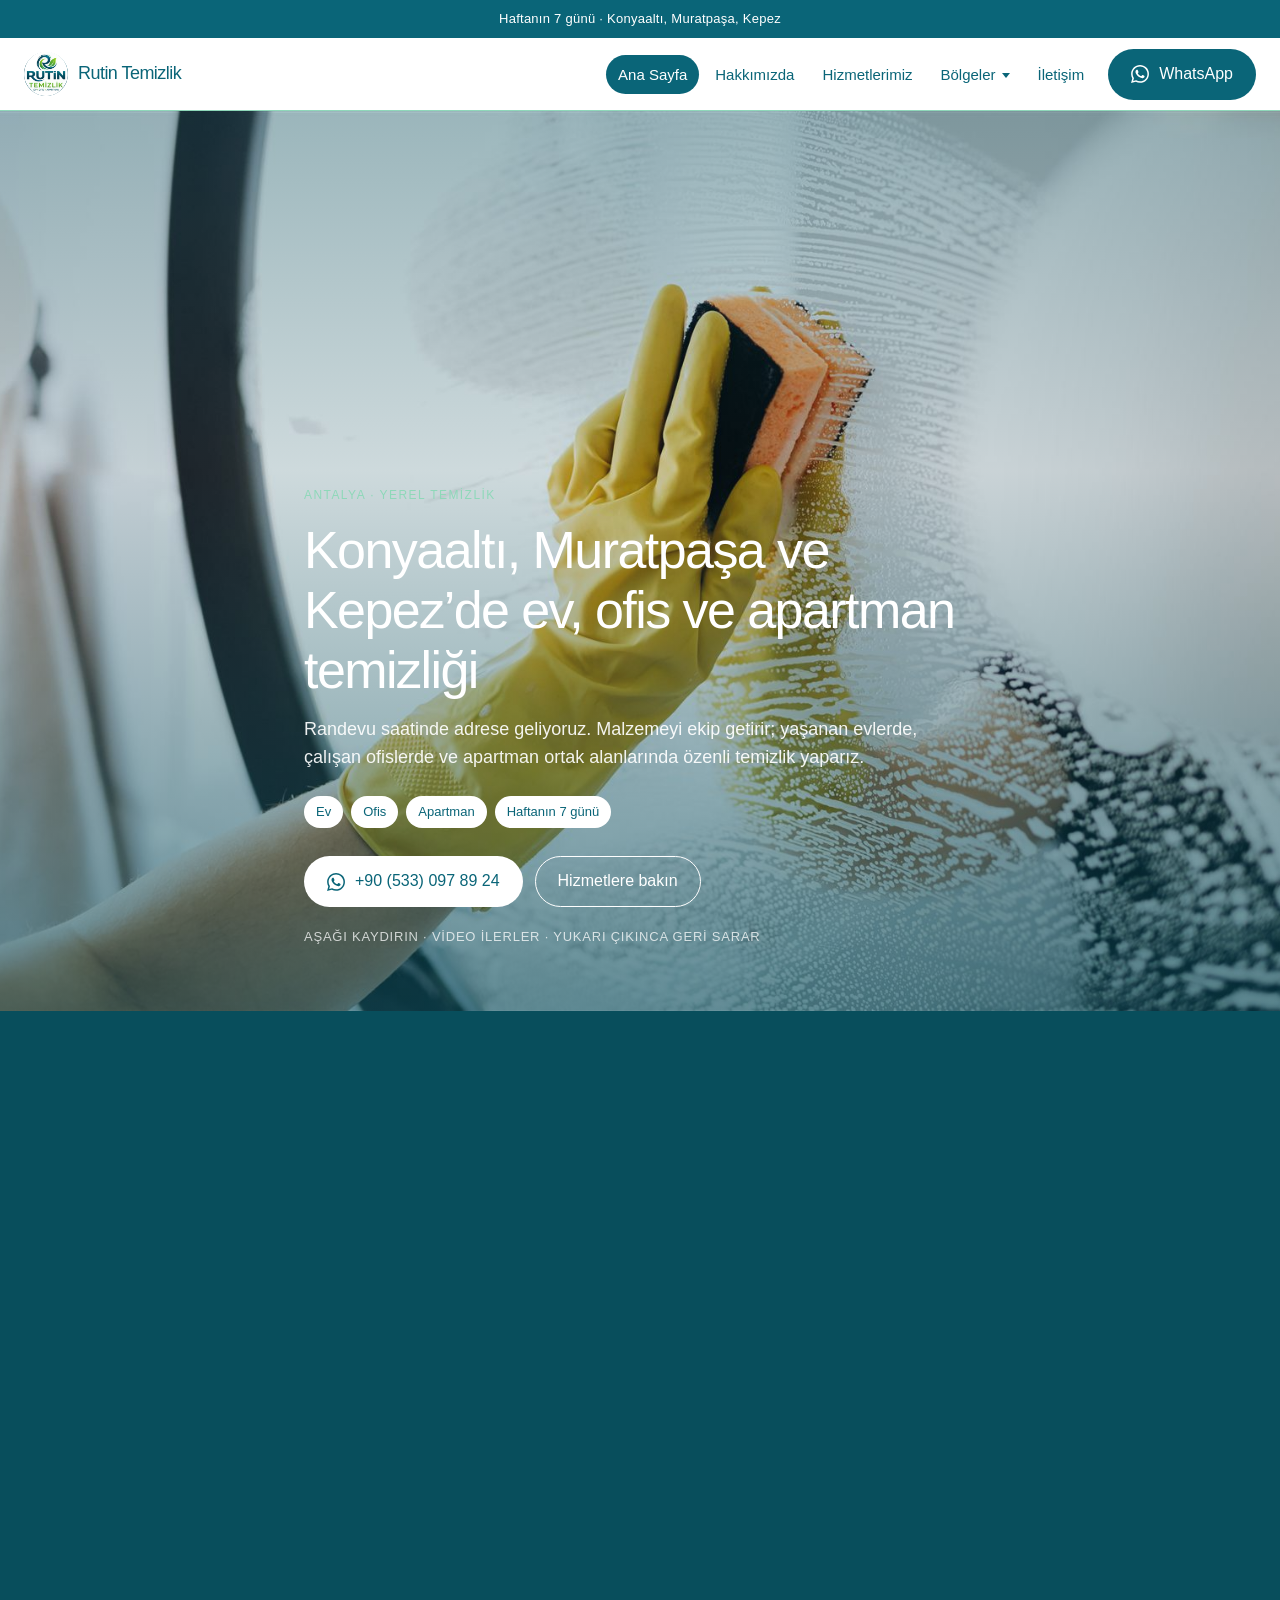
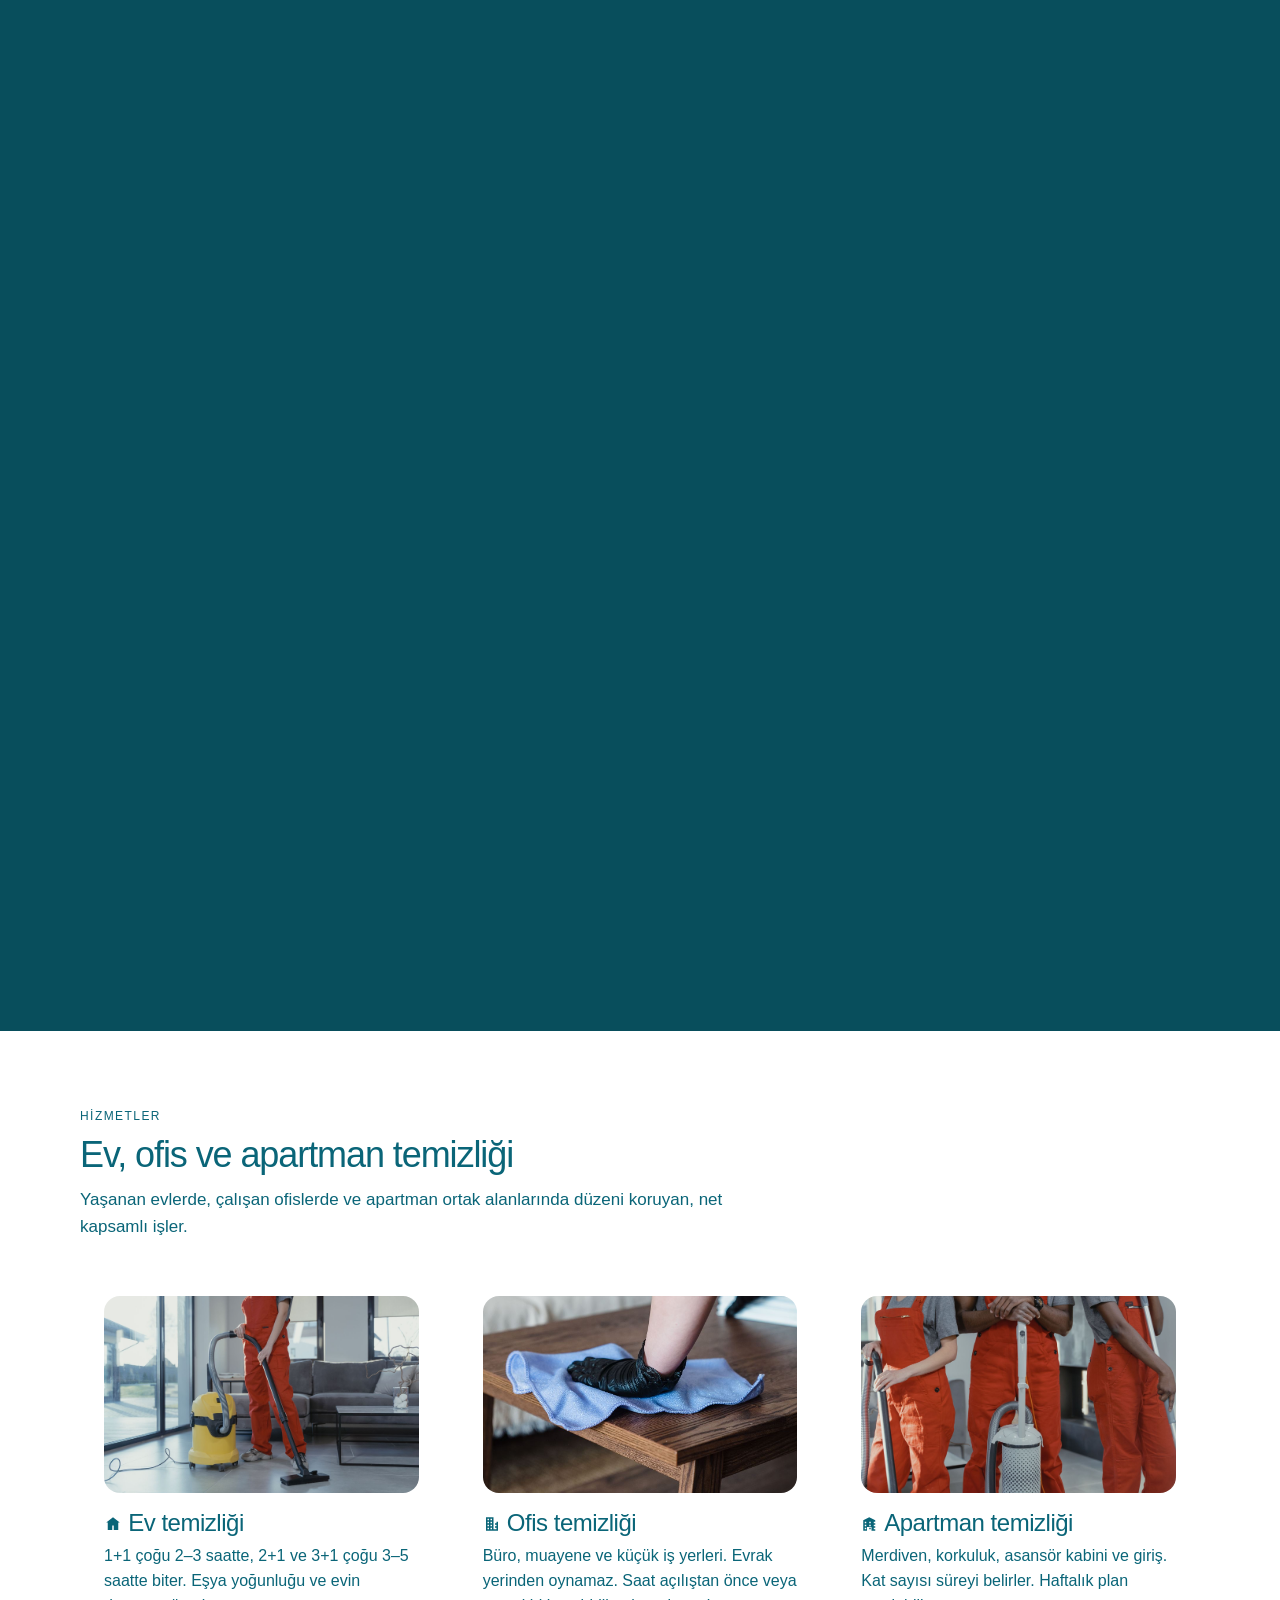
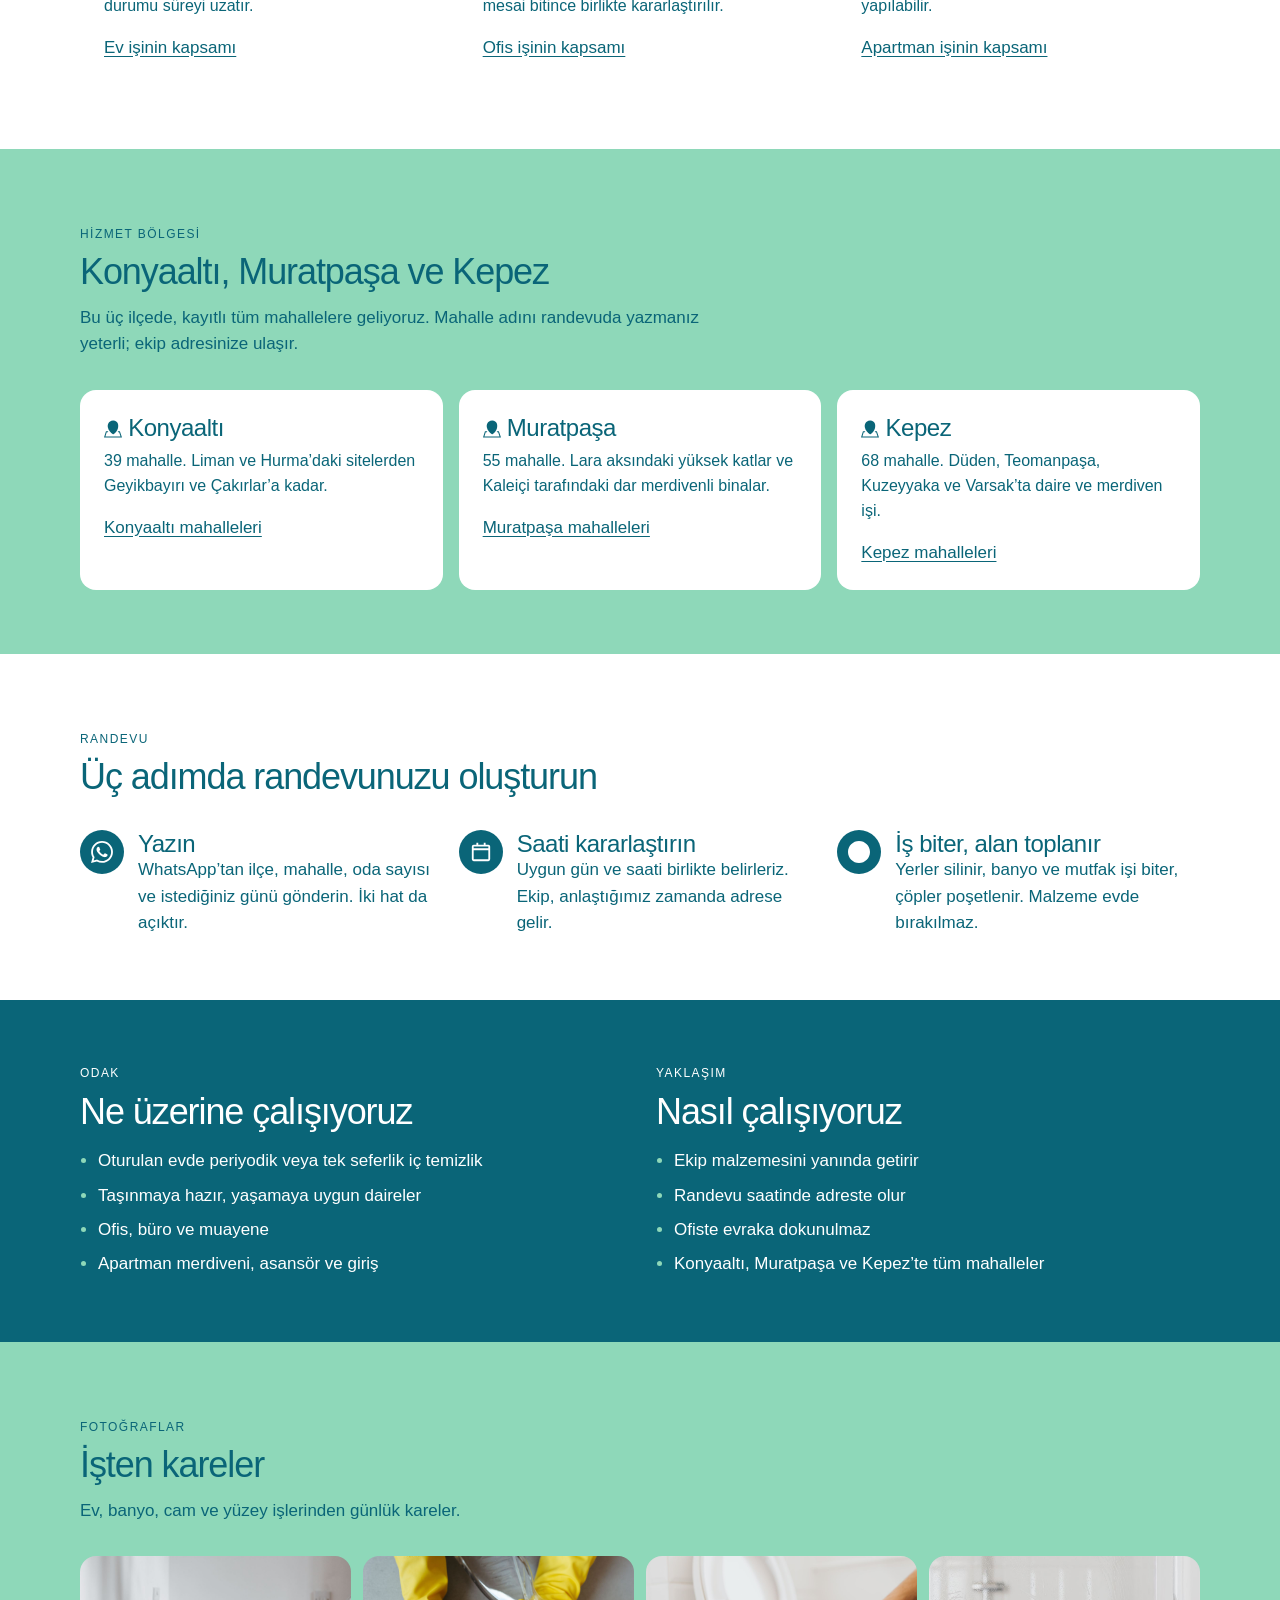
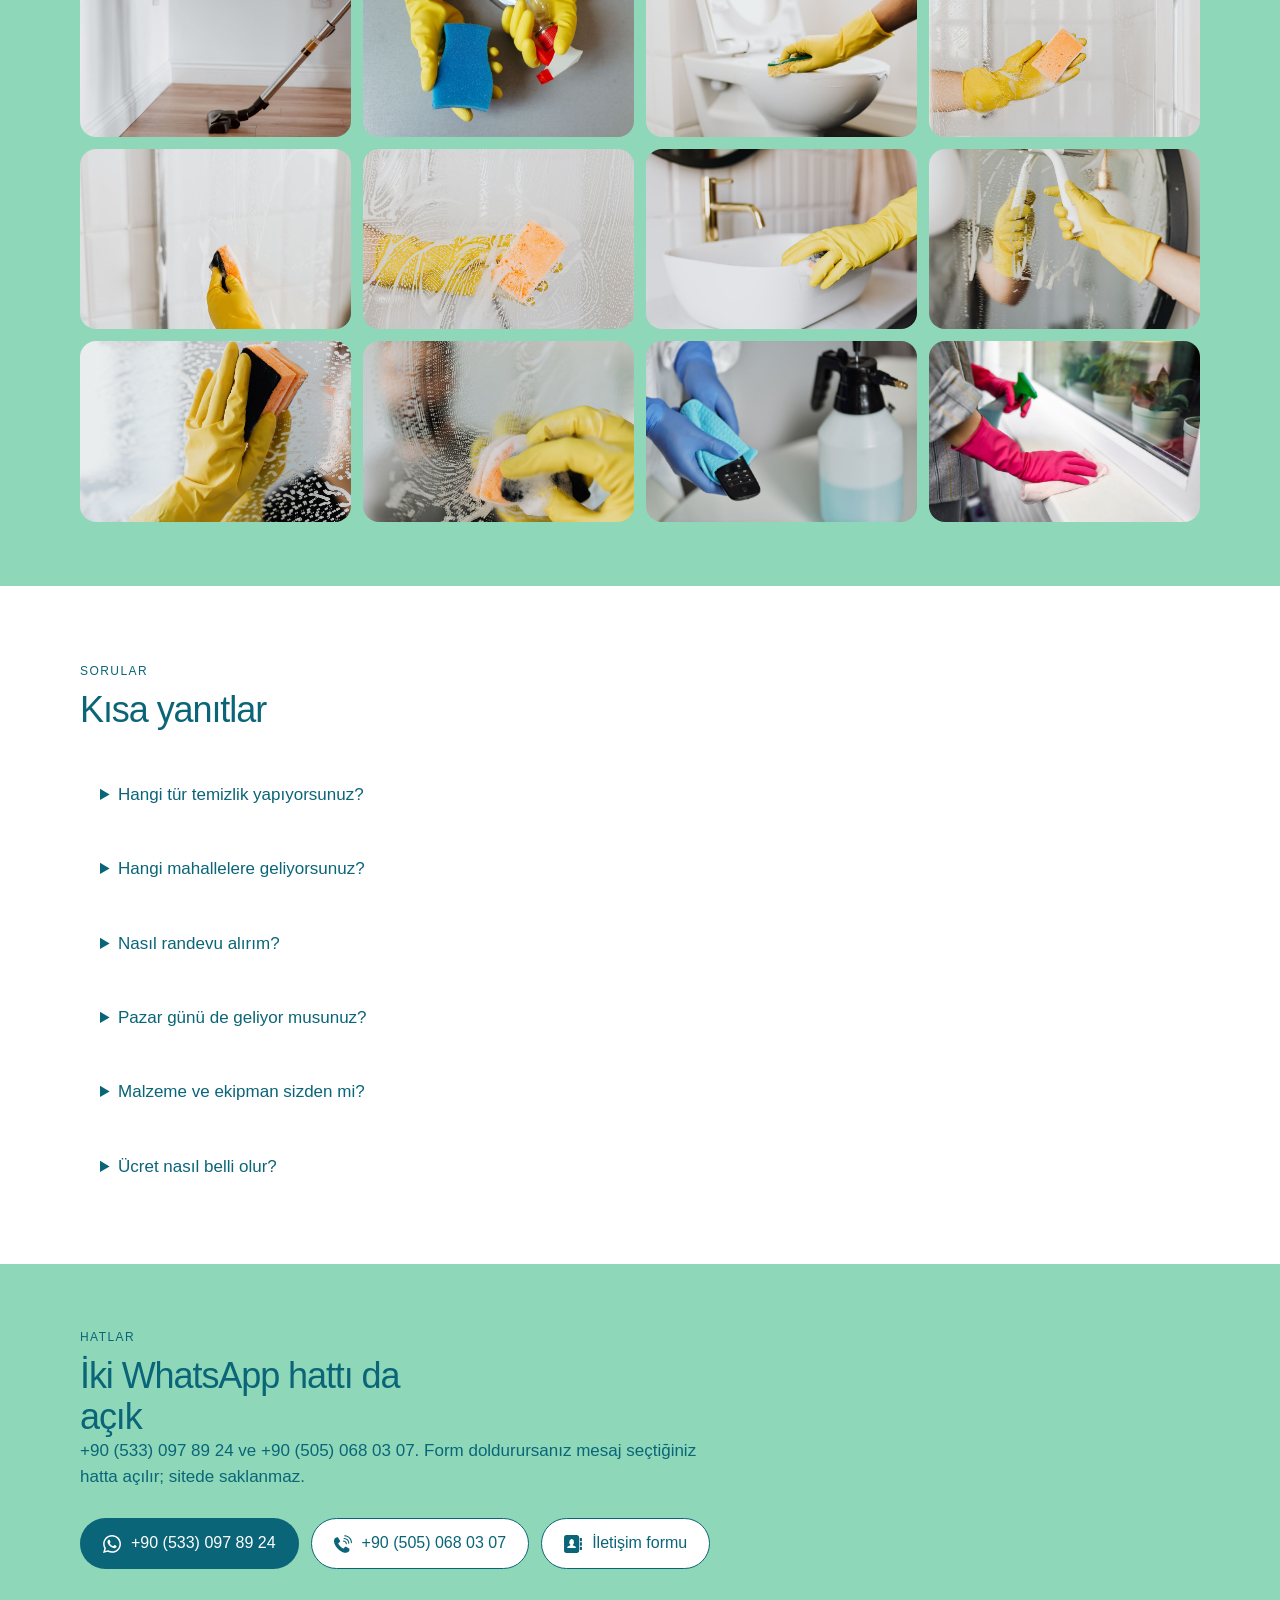
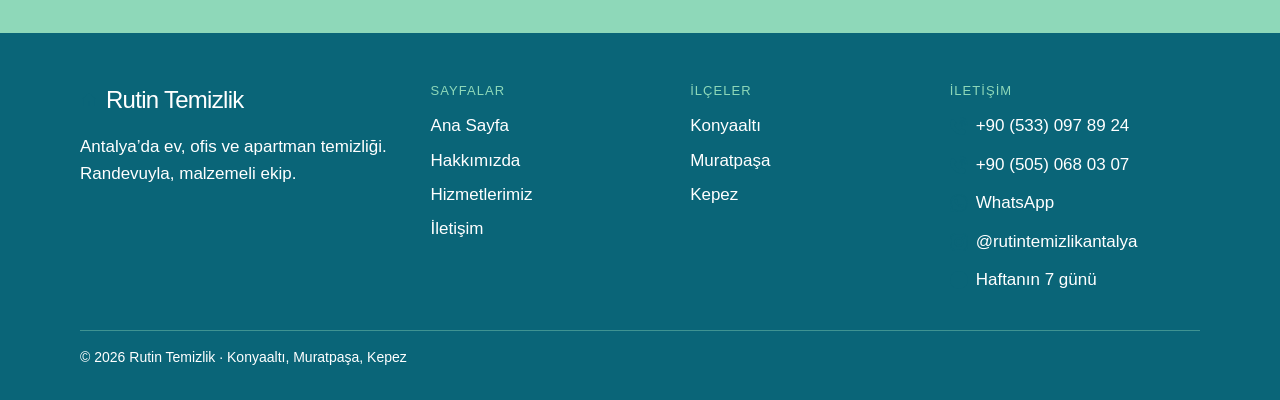
==== commit 0dc1ab20: "Add files via upload" ====
--- a/index.html
+++ b/index.html
@@ -186,7 +186,7 @@
   <main id="icerik">
     <section class="scrub" data-scrub aria-labelledby="ana-baslik">
       <div class="scrub-sticky">
-        <video class="scrub-video" muted playsinline preload="auto" poster="assets/images/og.jpg" aria-hidden="true">
+        <video class="scrub-video" muted playsinline webkit-playsinline preload="auto" poster="assets/images/og.jpg" aria-hidden="true">
           <source src="assets/video/hero-scroll.mp4" type="video/mp4">
         </video>
         <div class="scrub-veil" aria-hidden="true"></div>
@@ -203,7 +203,9 @@
           <div class="hero-actions">
             <a class="btn btn-mint" href="https://wa.me/905330978924" target="_blank" rel="noopener noreferrer"><img class="icon" src="assets/icons/whatsapp.svg" width="18" height="18" alt=""> +90 (533) 097 89 24</a>
             <a class="btn btn-ghost" href="hizmetlerimiz/">Hizmetlere bakın</a>
-       
+          </div>
+          <p class="scrub-hint">Aşağı kaydırın · video ilerler · yukarı çıkınca geri sarar</p>
+        </div>
       </div>
     </section>
 
--- a/css/style.css
+++ b/css/style.css
@@ -422,6 +422,17 @@
   height: 100%;
   object-fit: cover;
   pointer-events: none;
+  background: var(--ink-deep);
+}
+
+.scrub--broken .scrub-video {
+  display: none;
+}
+
+.scrub--broken .scrub-sticky {
+  background:
+    linear-gradient(180deg, rgba(8, 78, 92, 0.55), rgba(8, 78, 92, 0.75)),
+    url("../assets/images/og.jpg") center / cover no-repeat;
 }
 
 .scrub-veil {
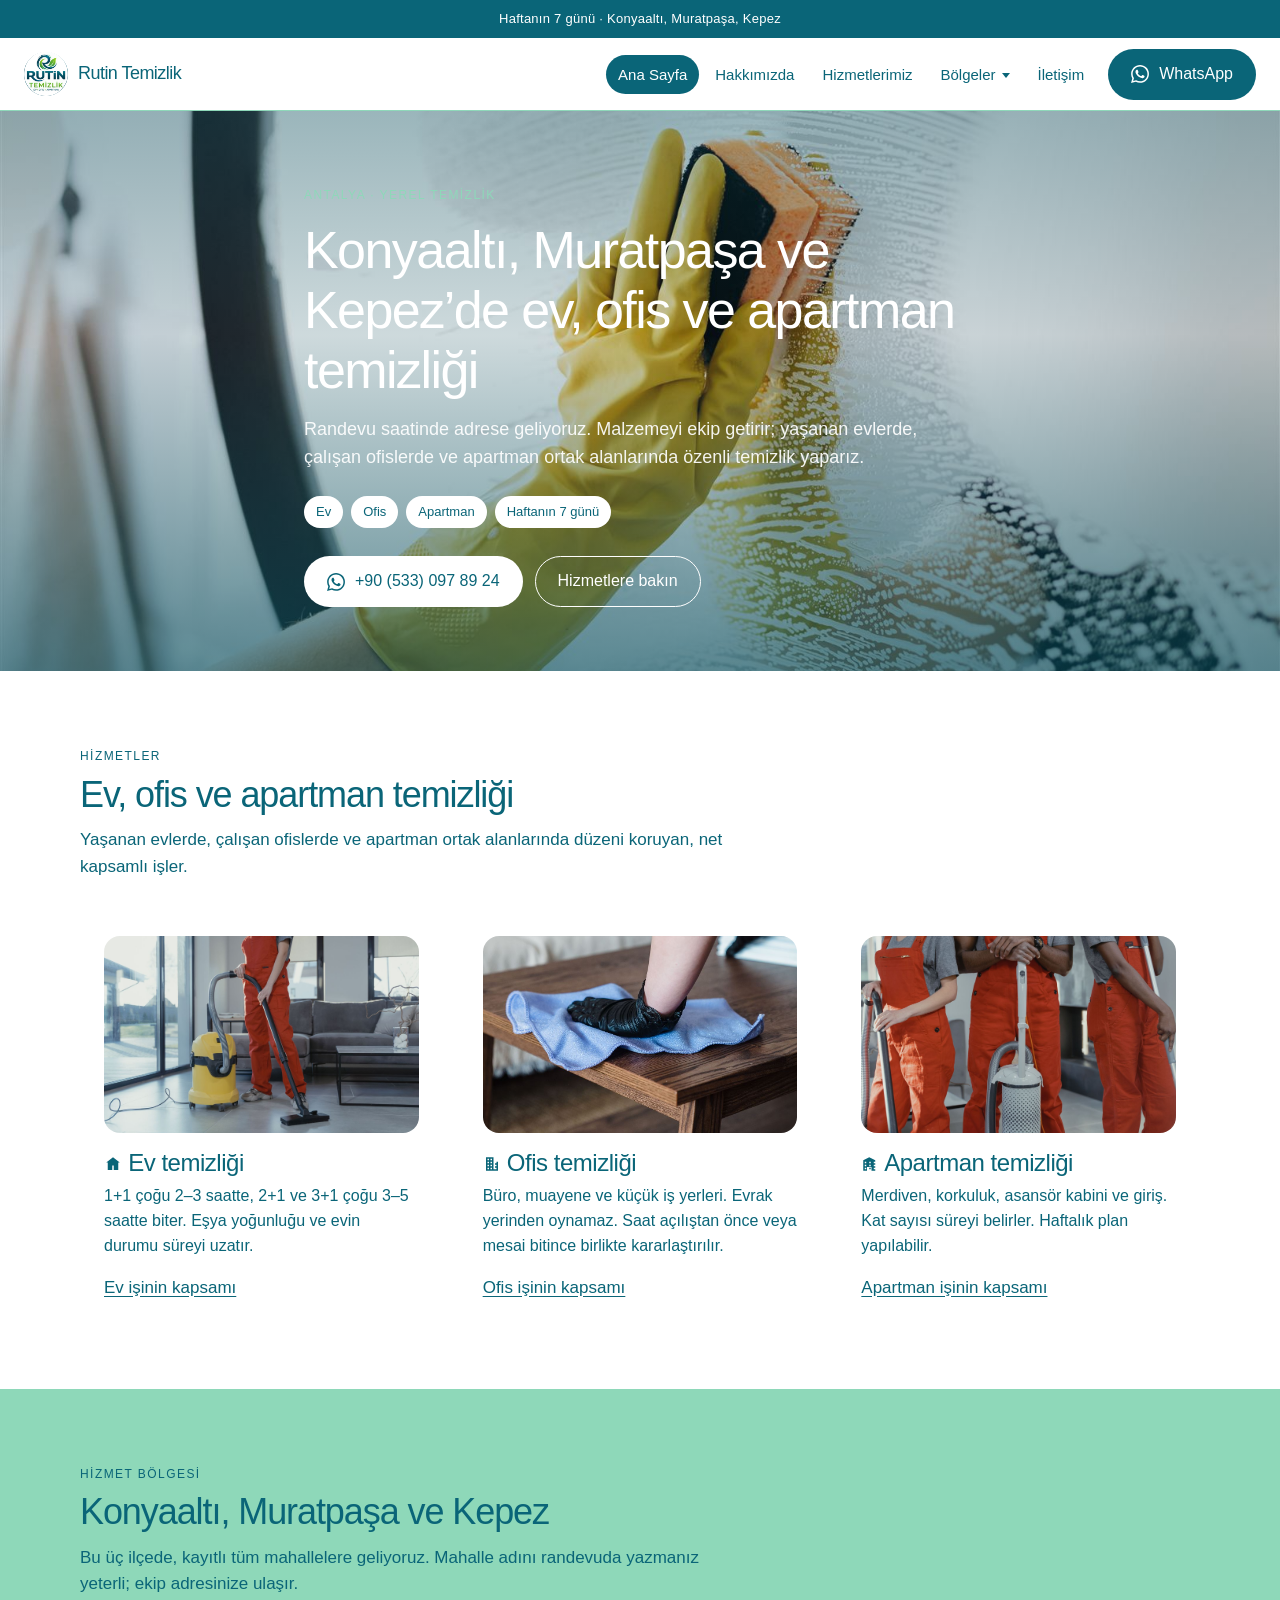
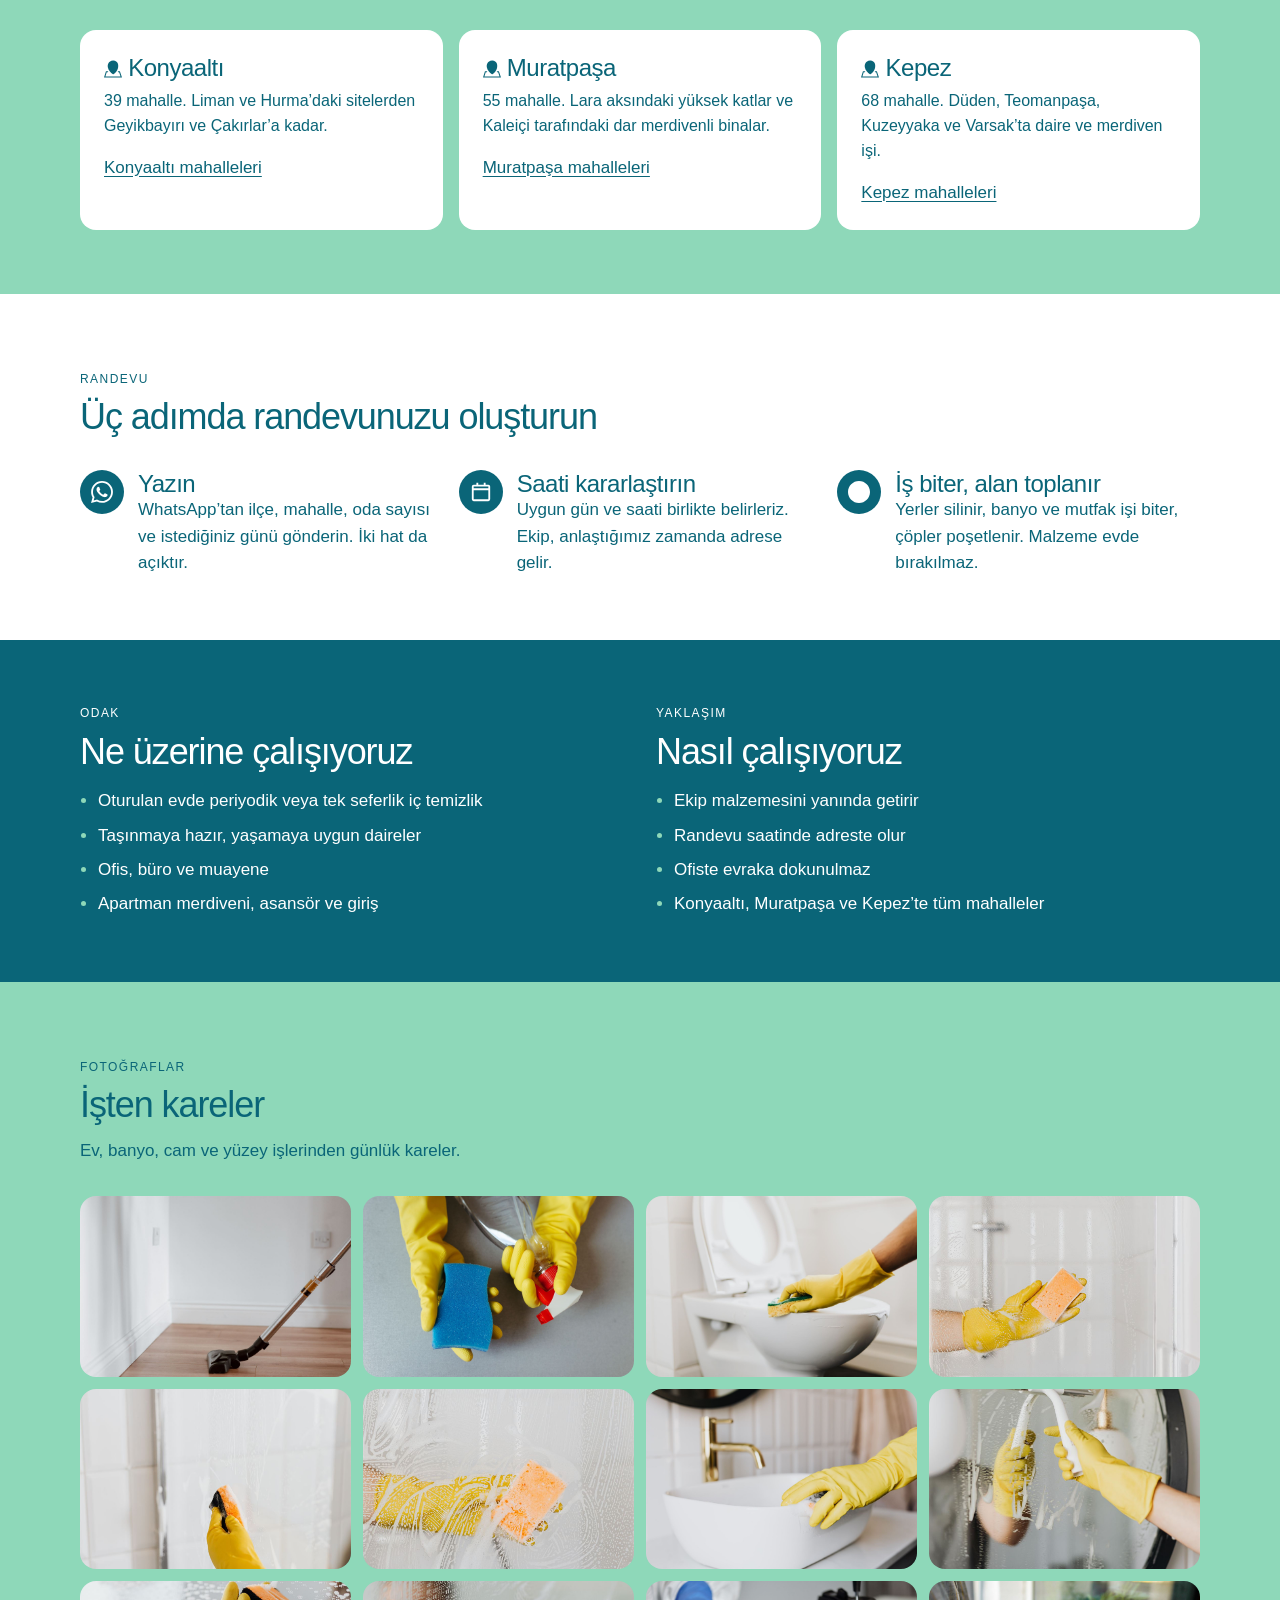
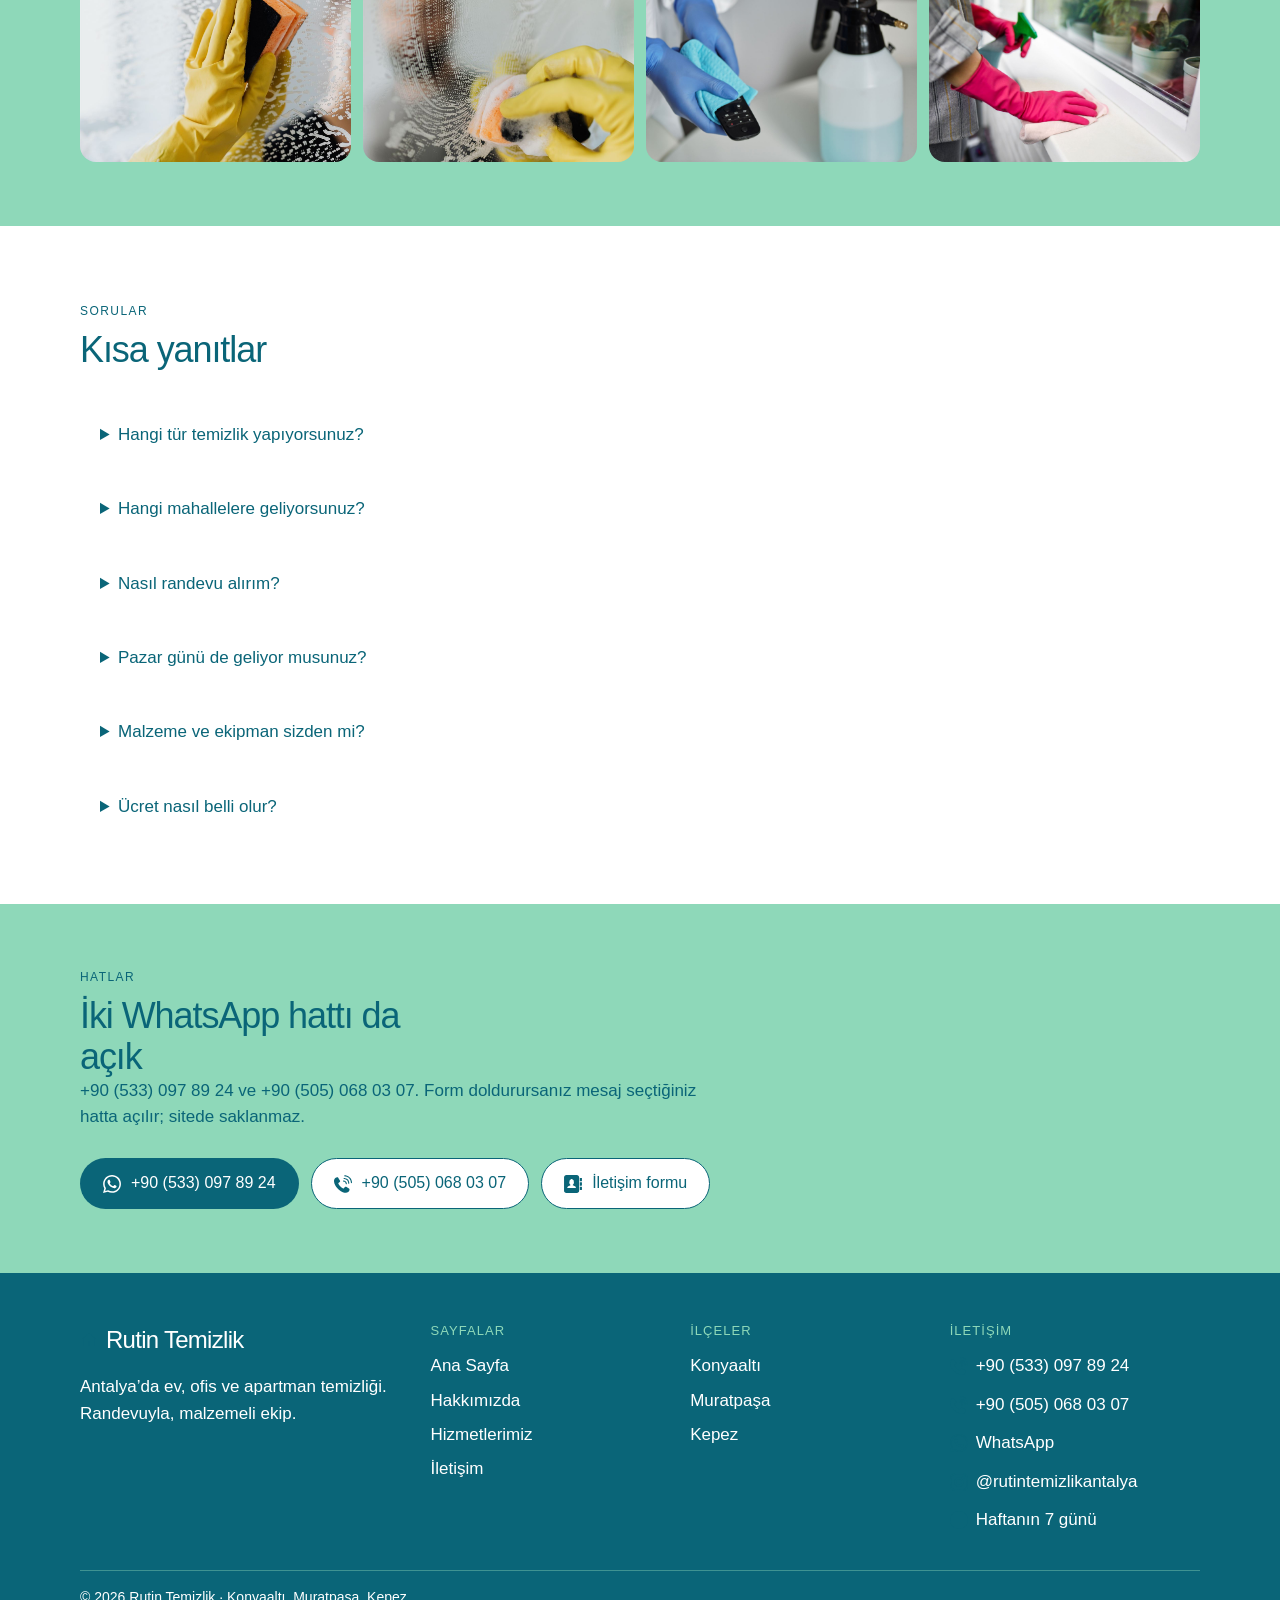
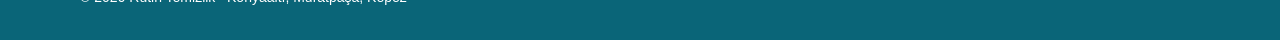
==== commit 77e9d90a: "Add files via upload" ====
--- a/index.html
+++ b/index.html
@@ -184,27 +184,24 @@
   </div>
 
   <main id="icerik">
-    <section class="scrub" data-scrub aria-labelledby="ana-baslik">
-      <div class="scrub-sticky">
-        <video class="scrub-video" muted playsinline webkit-playsinline preload="auto" poster="assets/images/og.jpg" aria-hidden="true">
-          <source src="assets/video/hero-scroll.mp4" type="video/mp4">
-        </video>
-        <div class="scrub-veil" aria-hidden="true"></div>
-        <div class="wrap scrub-copy">
-          <p class="eyebrow">Antalya · yerel temizlik</p>
-          <h1 id="ana-baslik">Konyaaltı, Muratpaşa ve Kepez’de ev, ofis ve apartman temizliği</h1>
-          <p class="lede">Randevu saatinde adrese geliyoruz. Malzemeyi ekip getirir; yaşanan evlerde, çalışan ofislerde ve apartman ortak alanlarında özenli temizlik yaparız.</p>
-          <div class="pills" aria-label="Hizmet özeti">
-            <span>Ev</span>
-            <span>Ofis</span>
-            <span>Apartman</span>
-            <span>Haftanın 7 günü</span>
-          </div>
-          <div class="hero-actions">
-            <a class="btn btn-mint" href="https://wa.me/905330978924" target="_blank" rel="noopener noreferrer"><img class="icon" src="assets/icons/whatsapp.svg" width="18" height="18" alt=""> +90 (533) 097 89 24</a>
-            <a class="btn btn-ghost" href="hizmetlerimiz/">Hizmetlere bakın</a>
-          </div>
-          <p class="scrub-hint">Aşağı kaydırın · video ilerler · yukarı çıkınca geri sarar</p>
+    <section class="home-hero" aria-labelledby="ana-baslik">
+      <video class="home-hero__media page-hero__media" muted playsinline webkit-playsinline autoplay loop preload="metadata" poster="assets/images/og.jpg" aria-hidden="true">
+        <source src="assets/video/anasayfa-header.mp4" type="video/mp4">
+      </video>
+      <div class="home-hero__veil" aria-hidden="true"></div>
+      <div class="wrap home-hero__copy">
+        <p class="eyebrow">Antalya · yerel temizlik</p>
+        <h1 id="ana-baslik">Konyaaltı, Muratpaşa ve Kepez’de ev, ofis ve apartman temizliği</h1>
+        <p class="lede">Randevu saatinde adrese geliyoruz. Malzemeyi ekip getirir; yaşanan evlerde, çalışan ofislerde ve apartman ortak alanlarında özenli temizlik yaparız.</p>
+        <div class="pills" aria-label="Hizmet özeti">
+          <span>Ev</span>
+          <span>Ofis</span>
+          <span>Apartman</span>
+          <span>Haftanın 7 günü</span>
+        </div>
+        <div class="hero-actions">
+          <a class="btn btn-mint" href="https://wa.me/905330978924" target="_blank" rel="noopener noreferrer"><img class="icon" src="assets/icons/whatsapp.svg" width="18" height="18" alt=""> +90 (533) 097 89 24</a>
+          <a class="btn btn-ghost" href="hizmetlerimiz/">Hizmetlere bakın</a>
         </div>
       </div>
     </section>
--- a/css/style.css
+++ b/css/style.css
@@ -333,7 +333,7 @@
 .mobile-bar .btn-fill .icon,
 .icon-badge .icon,
 .band-ink .icon,
-.scrub-copy .btn-ghost .icon {
+.home-hero__copy .btn-ghost .icon {
   filter: brightness(0) invert(1);
 }
 
@@ -347,7 +347,7 @@
 
 .band-ink .contact-line .icon,
 .band-ink h2 .icon,
-.scrub-copy .contact-line .icon {
+.home-hero__copy .contact-line .icon {
   filter: brightness(0) invert(1);
 }
 
@@ -396,25 +396,19 @@
   padding: 64px 0 72px;
 }
 
-/* Ana sayfa: scroll-scrub video (kaydırınca sarma) */
-.scrub {
+/* Ana sayfa: otomatik oynayan header video */
+.home-hero {
   position: relative;
-  height: 280vh;
+  isolation: isolate;
+  overflow: hidden;
+  min-height: min(100dvh, 760px);
+  min-height: 560px;
+  display: grid;
+  align-items: end;
   background: var(--ink-deep);
 }
 
-.scrub-sticky {
-  position: sticky;
-  top: 0;
-  height: 100dvh;
-  min-height: 520px;
-  overflow: hidden;
-  display: grid;
-  place-items: end stretch;
-  background: var(--ink-deep);
-}
-
-.scrub-video {
+.home-hero__media {
   position: absolute;
   inset: 0;
   z-index: 0;
@@ -425,47 +419,29 @@
   background: var(--ink-deep);
 }
 
-.scrub--broken .scrub-video {
-  display: none;
-}
-
-.scrub--broken .scrub-sticky {
-  background:
-    linear-gradient(180deg, rgba(8, 78, 92, 0.55), rgba(8, 78, 92, 0.75)),
-    url("../assets/images/og.jpg") center / cover no-repeat;
-}
-
-.scrub-veil {
+.home-hero__veil {
   position: absolute;
   inset: 0;
   z-index: 1;
   background:
-    linear-gradient(180deg, rgba(8, 78, 92, 0.35) 0%, rgba(8, 78, 92, 0.12) 40%, rgba(8, 78, 92, 0.58) 100%);
+    linear-gradient(180deg, rgba(8, 78, 92, 0.35) 0%, rgba(8, 78, 92, 0.12) 40%, rgba(8, 78, 92, 0.62) 100%);
   pointer-events: none;
 }
 
-.scrub-copy {
+.home-hero__copy {
   position: relative;
   z-index: 2;
-  padding: 48px 0 64px;
+  padding: 56px 0 64px;
   color: var(--paper);
   max-width: 42rem;
 }
 
-.scrub-copy .eyebrow {
+.home-hero__copy .eyebrow {
   color: var(--mist);
 }
 
-.scrub-copy .lede {
+.home-hero__copy .lede {
   color: rgba(255, 255, 255, 0.92);
-}
-
-.scrub-hint {
-  margin-top: 20px;
-  font-size: 13px;
-  letter-spacing: 0.06em;
-  text-transform: uppercase;
-  color: rgba(255, 255, 255, 0.75);
 }
 
 /* İç sayfa header: fotoğraf üstüne yazı */
@@ -1274,13 +1250,14 @@
     transition: none !important;
   }
 
-  .scrub {
-    height: auto;
-  }
-
-  .scrub-sticky {
-    position: relative;
-    height: min(72vh, 640px);
+  .home-hero__media {
+    display: none;
+  }
+
+  .home-hero {
+    background:
+      linear-gradient(180deg, rgba(8, 78, 92, 0.55), rgba(8, 78, 92, 0.75)),
+      url("../assets/images/og.jpg") center / cover no-repeat;
   }
 
   .reveal {
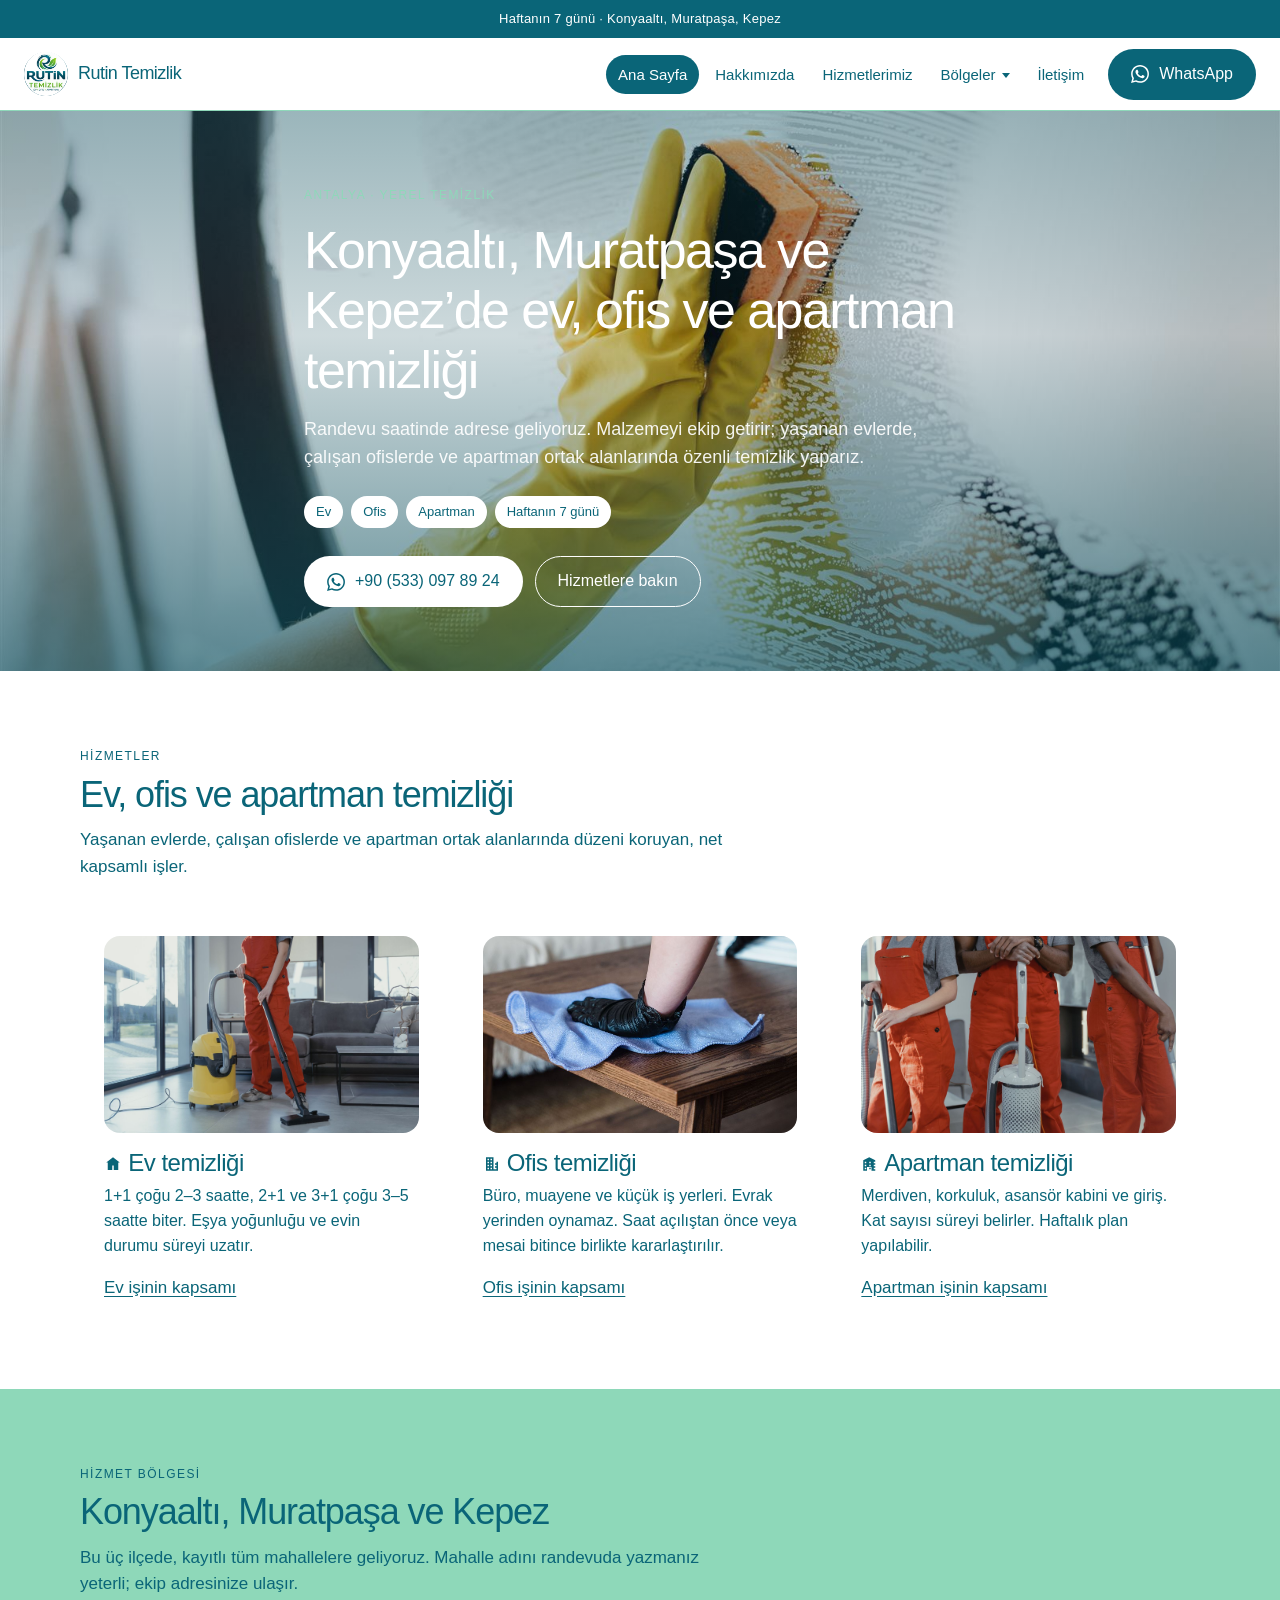
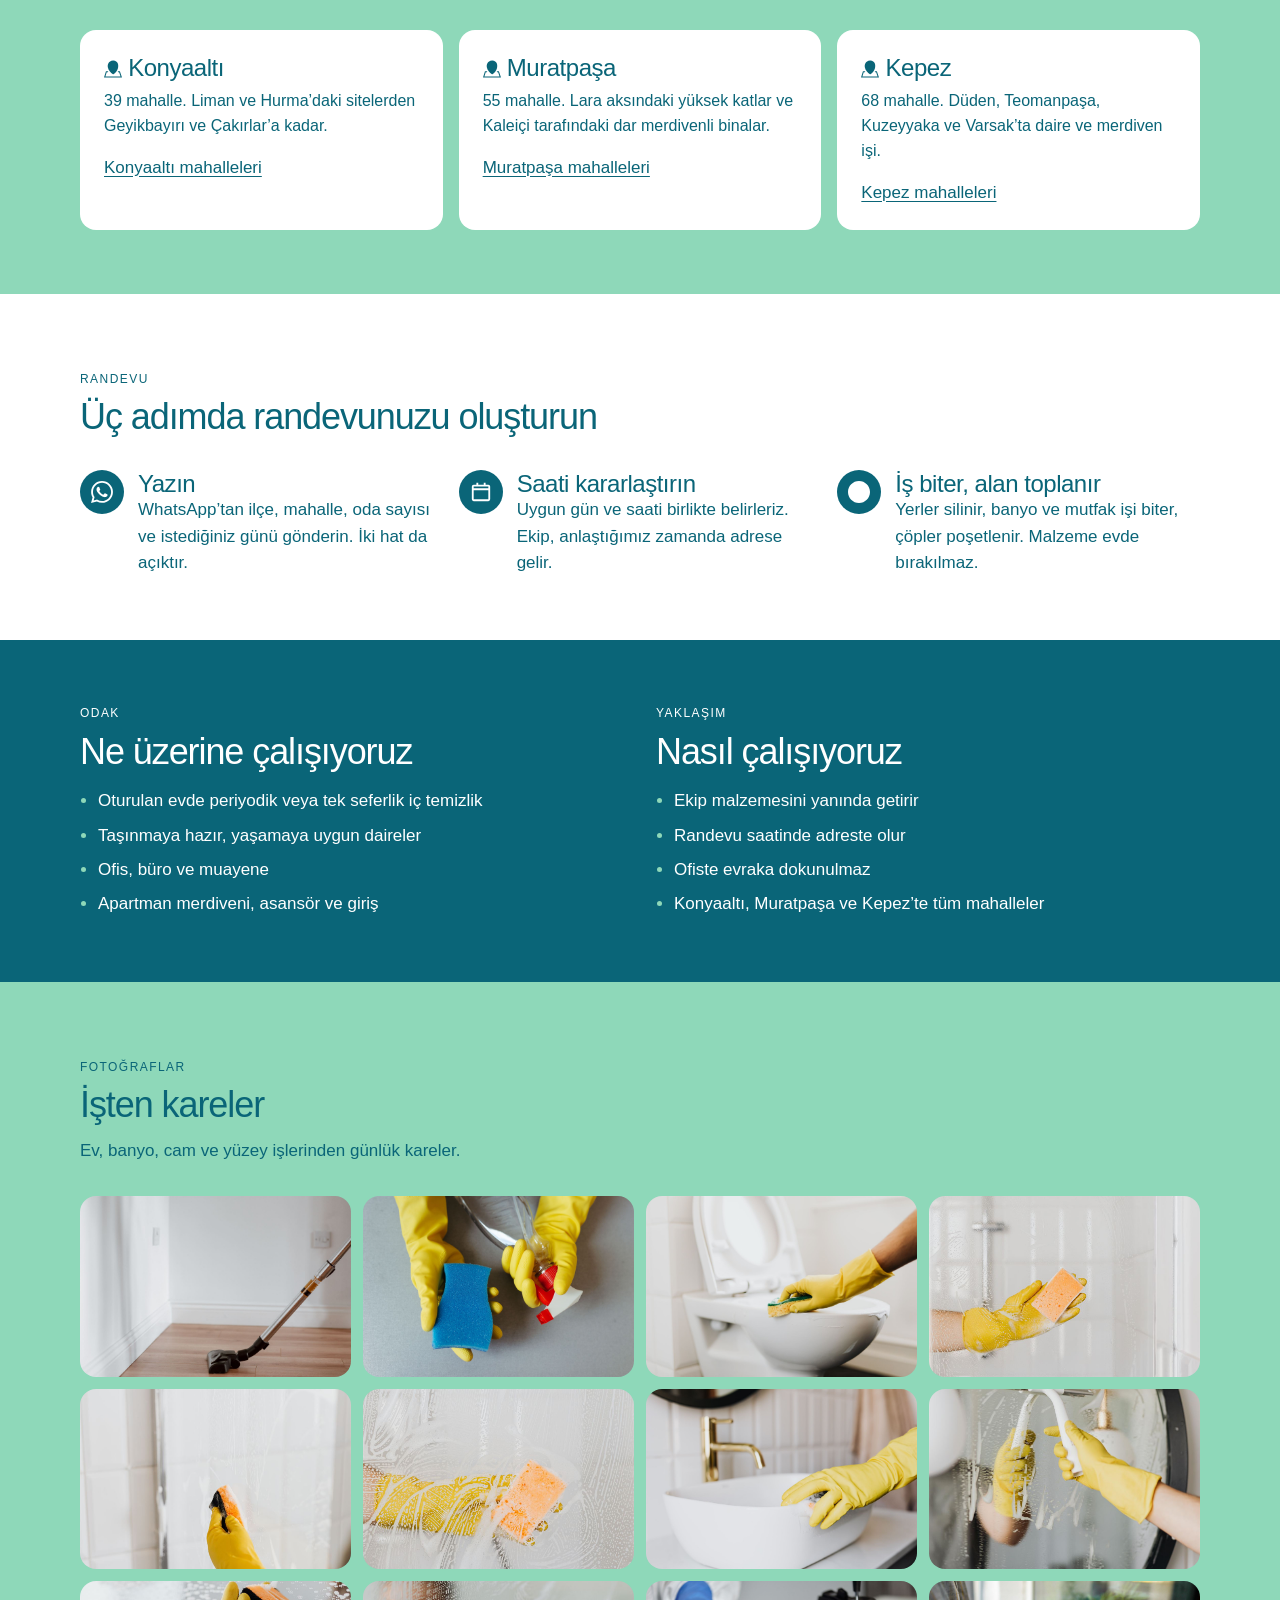
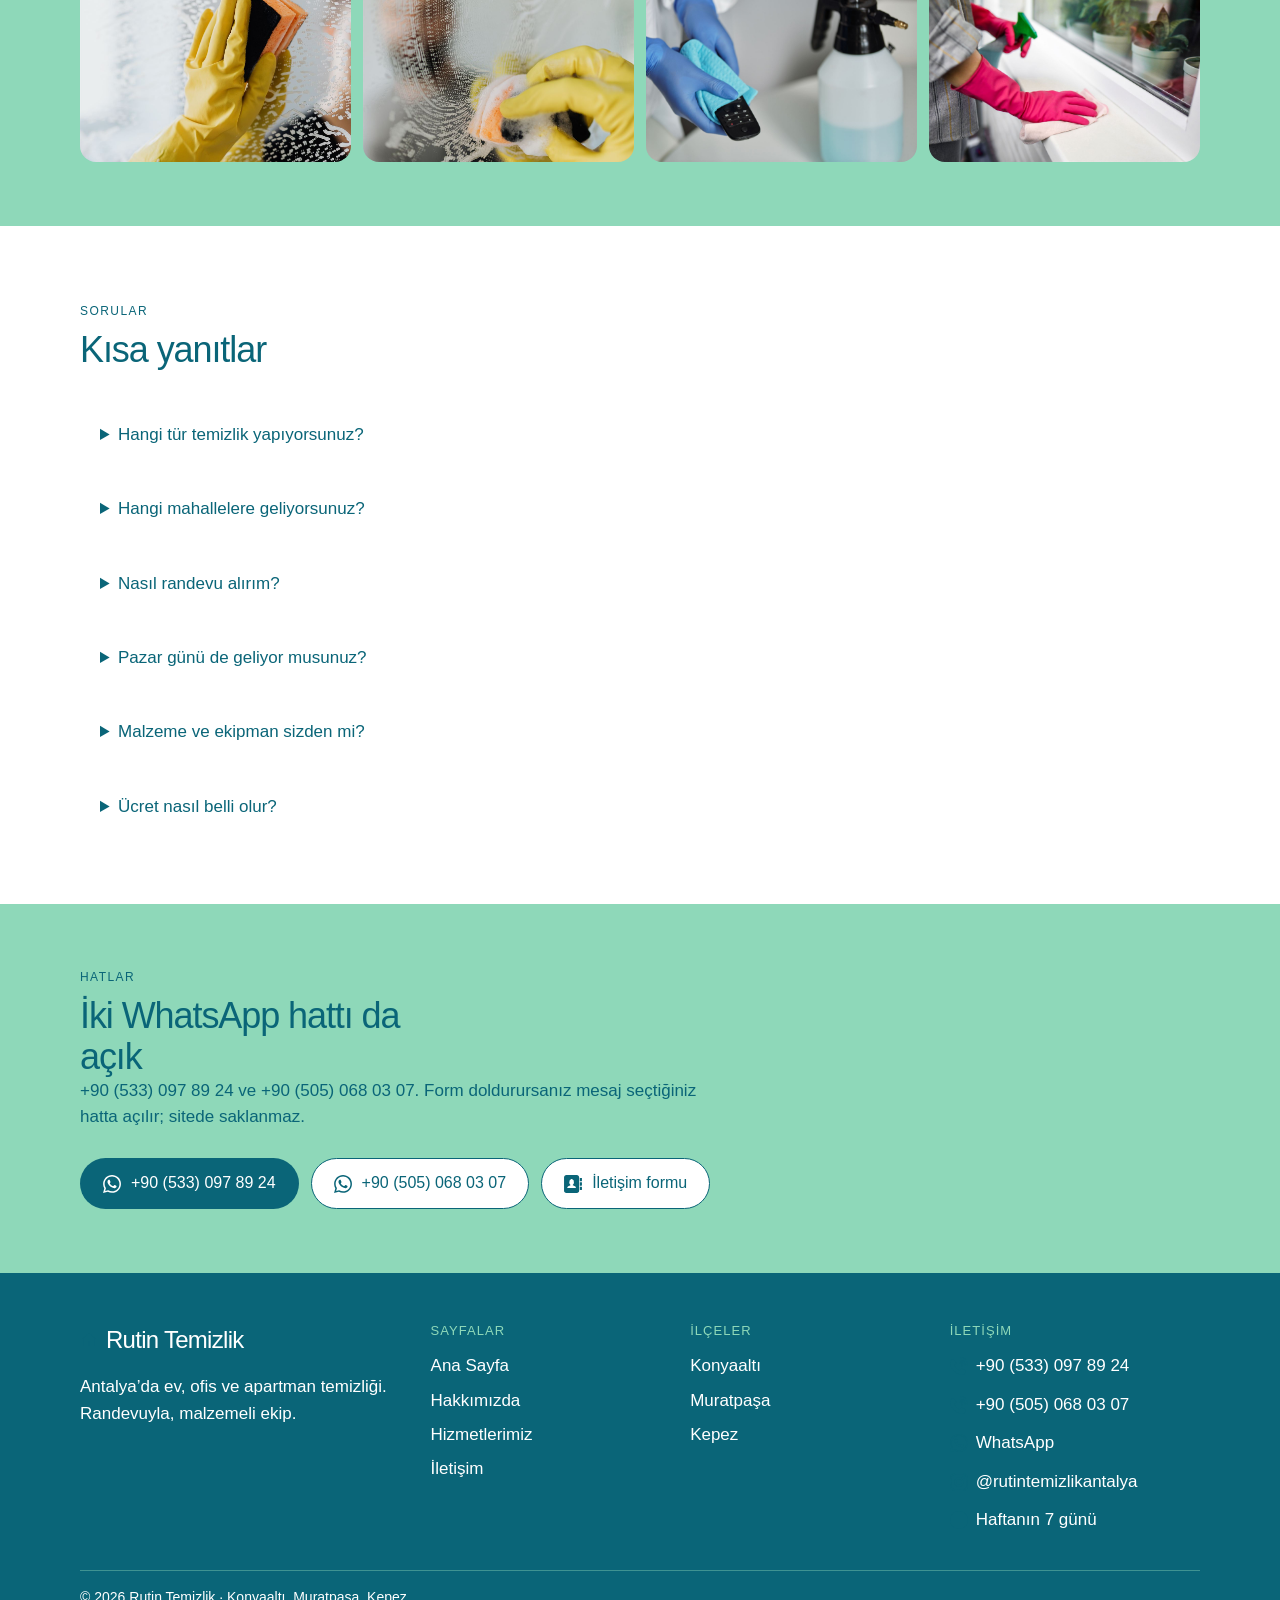
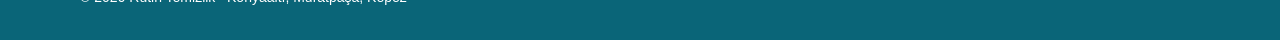
==== commit f94dff1b: "Add files via upload" ====
--- a/index.html
+++ b/index.html
@@ -15,6 +15,9 @@
   <meta property="og:description" content="Konyaaltı, Muratpaşa ve Kepez’de ev, ofis ve apartman temizliği. Haftanın 7 günü randevu. Malzemeli ekip adrese gelir.">
   <meta property="og:url" content="https://www.rutintemizlikantalya.com.tr/">
   <meta property="og:image" content="https://www.rutintemizlikantalya.com.tr/assets/images/og.jpg">
+  <meta property="og:image:alt" content="Rutin Temizlik Antalya — ev, ofis ve apartman temizliği">
+  <meta property="og:image:width" content="1600">
+  <meta property="og:image:height" content="1067">
   <meta name="twitter:card" content="summary_large_image">
   <meta name="twitter:title" content="Rutin Temizlik | Antalya Ev, Ofis, Apartman">
   <meta name="twitter:description" content="Konyaaltı, Muratpaşa ve Kepez’de ev, ofis ve apartman temizliği. Haftanın 7 günü randevu. Malzemeli ekip adrese gelir.">
@@ -41,18 +44,13 @@
           "https://www.rutintemizlikantalya.com.tr/assets/images/og.jpg"
         ],
         "sameAs": ["https://www.instagram.com/rutintemizlikantalya/"],
-        "telephone": "+905330978924",
+        "telephone": ["+905330978924", "+905050680307"],
         "currenciesAccepted": "TRY",
         "address": {
           "@type": "PostalAddress",
           "addressLocality": "Antalya",
           "addressRegion": "Antalya",
           "addressCountry": "TR"
-        },
-        "geo": {
-          "@type": "GeoCoordinates",
-          "latitude": 36.8969,
-          "longitude": 30.7133
         },
         "areaServed": [
           { "@type": "AdministrativeArea", "name": "Konyaaltı, Antalya" },
@@ -68,7 +66,7 @@
         "contactPoint": [
           {
             "@type": "ContactPoint",
-            "telephone": "+90-533-097-89-24",
+            "telephone": "+905330978924",
             "contactType": "reservations",
             "availableLanguage": "Turkish",
             "areaServed": "TR",
@@ -81,7 +79,7 @@
           },
           {
             "@type": "ContactPoint",
-            "telephone": "+90-505-068-03-07",
+            "telephone": "+905050680307",
             "contactType": "customer support",
             "availableLanguage": "Turkish",
             "areaServed": "TR"
@@ -150,6 +148,14 @@
             }
           }
         ]
+      },
+      {
+        "@type": "WebSite",
+        "@id": "https://www.rutintemizlikantalya.com.tr/#website",
+        "url": "https://www.rutintemizlikantalya.com.tr/",
+        "name": "Rutin Temizlik",
+        "inLanguage": "tr-TR",
+        "publisher": { "@id": "https://www.rutintemizlikantalya.com.tr/#isletme" }
       }
     ]
   }
@@ -386,7 +392,7 @@
         <p class="narrow">+90 (533) 097 89 24 ve +90 (505) 068 03 07. Form doldurursanız mesaj seçtiğiniz hatta açılır; sitede saklanmaz.</p>
         <div class="cta-actions">
           <a class="btn btn-fill" href="https://wa.me/905330978924" target="_blank" rel="noopener noreferrer"><img class="icon" src="assets/icons/whatsapp.svg" width="18" height="18" alt=""> +90 (533) 097 89 24</a>
-          <a class="btn btn-line" href="https://wa.me/905050680307" target="_blank" rel="noopener noreferrer"><img class="icon" src="assets/icons/phone.svg" width="18" height="18" alt=""> +90 (505) 068 03 07</a>
+          <a class="btn btn-line" href="https://wa.me/905050680307" target="_blank" rel="noopener noreferrer"><img class="icon" src="assets/icons/whatsapp.svg" width="18" height="18" alt=""> +90 (505) 068 03 07</a>
           <a class="btn btn-line" href="iletisim/"><img class="icon" src="assets/icons/form.svg" width="18" height="18" alt=""> İletişim formu</a>
         </div>
       </div>
--- a/css/style.css
+++ b/css/style.css
@@ -913,13 +913,26 @@
 .breadcrumb {
   display: flex;
   flex-wrap: wrap;
+  align-items: center;
   gap: 8px;
   font-size: 14px;
-  margin-bottom: 16px;
+  margin: 0 0 16px;
+  color: rgba(255, 255, 255, 0.78);
 }
 
 .breadcrumb a {
   color: var(--paper);
+  text-decoration: underline;
+  text-underline-offset: 3px;
+}
+
+.breadcrumb a:hover {
+  color: var(--mist);
+}
+
+.breadcrumb__sep {
+  opacity: 0.55;
+  user-select: none;
 }
 
 .breadcrumb span[aria-current="page"] {
@@ -1250,7 +1263,8 @@
     transition: none !important;
   }
 
-  .home-hero__media {
+  .home-hero__media,
+  video.page-hero__media {
     display: none;
   }
 
@@ -1258,6 +1272,12 @@
     background:
       linear-gradient(180deg, rgba(8, 78, 92, 0.55), rgba(8, 78, 92, 0.75)),
       url("../assets/images/og.jpg") center / cover no-repeat;
+  }
+
+  .page-hero--iletisim {
+    background:
+      linear-gradient(180deg, rgba(8, 78, 92, 0.45), rgba(8, 78, 92, 0.72)),
+      url("../assets/images/page-iletisim.jpg") center / cover no-repeat;
   }
 
   .reveal {
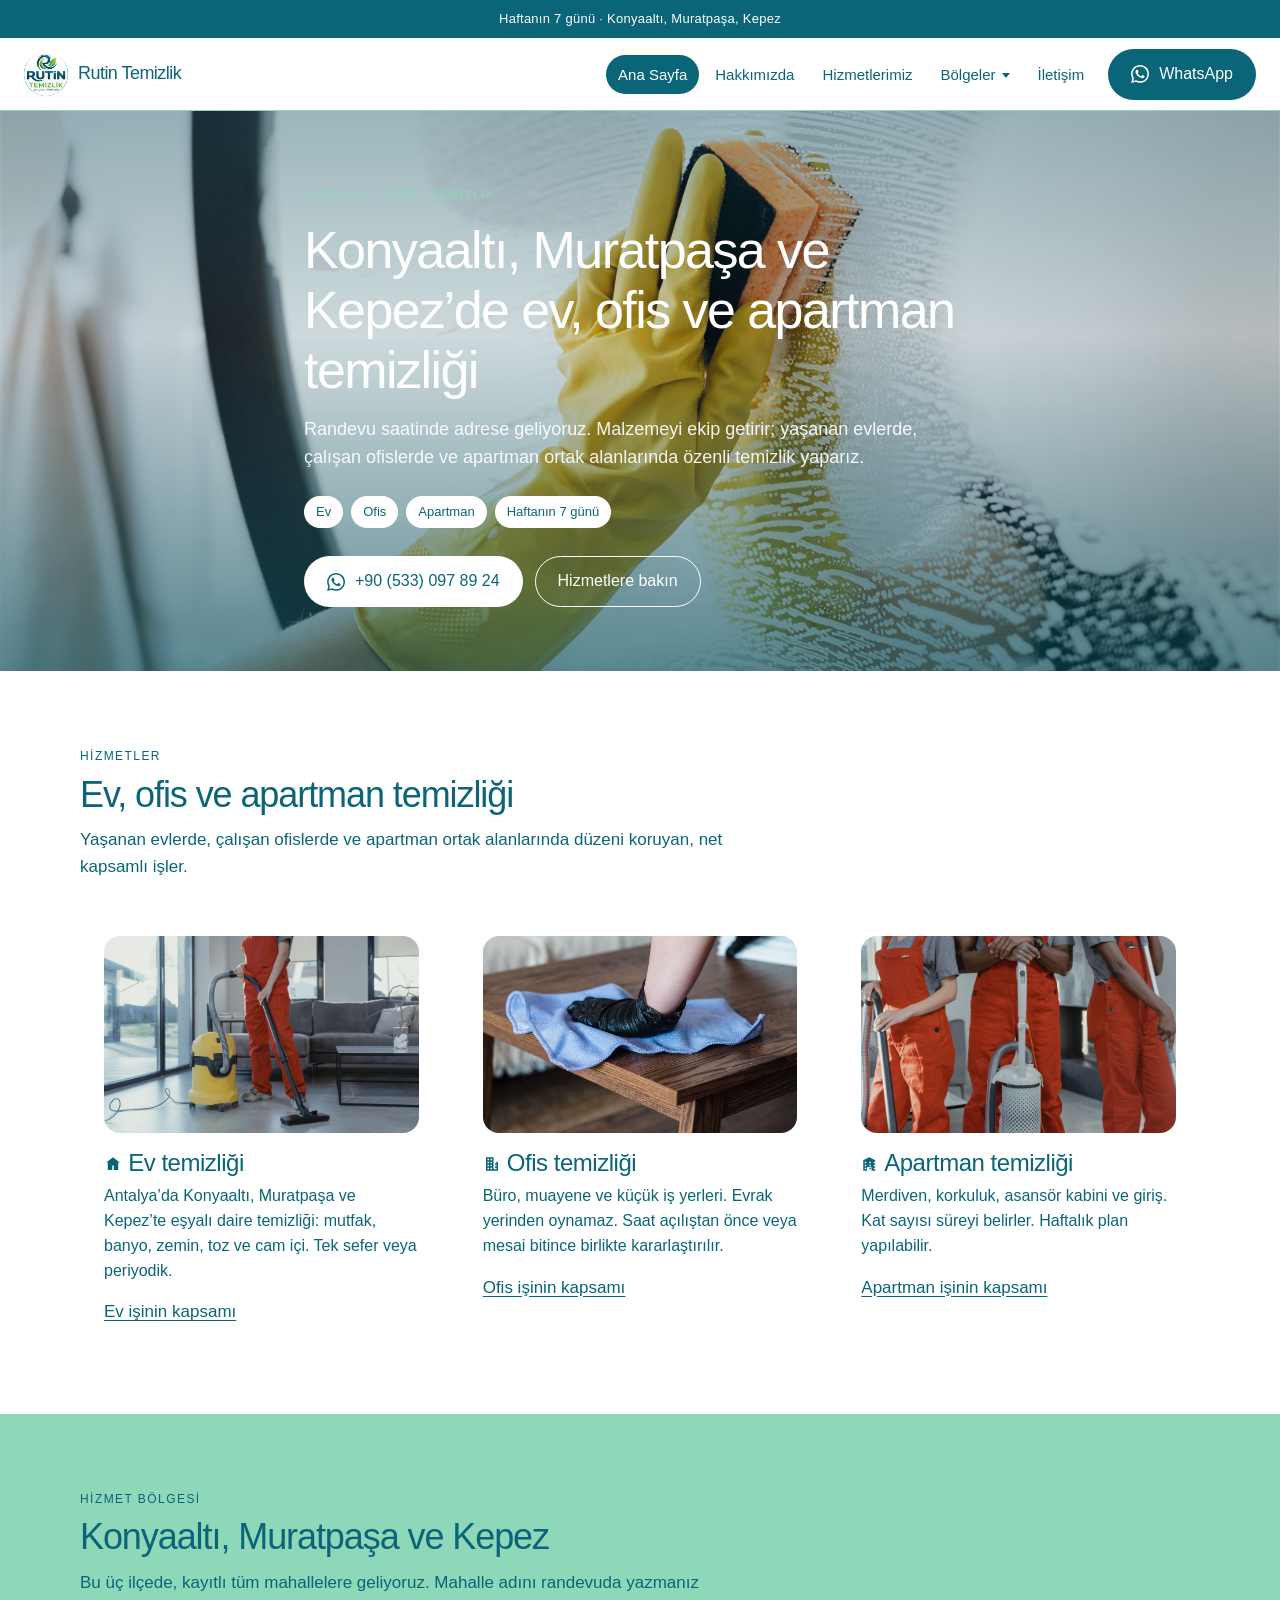
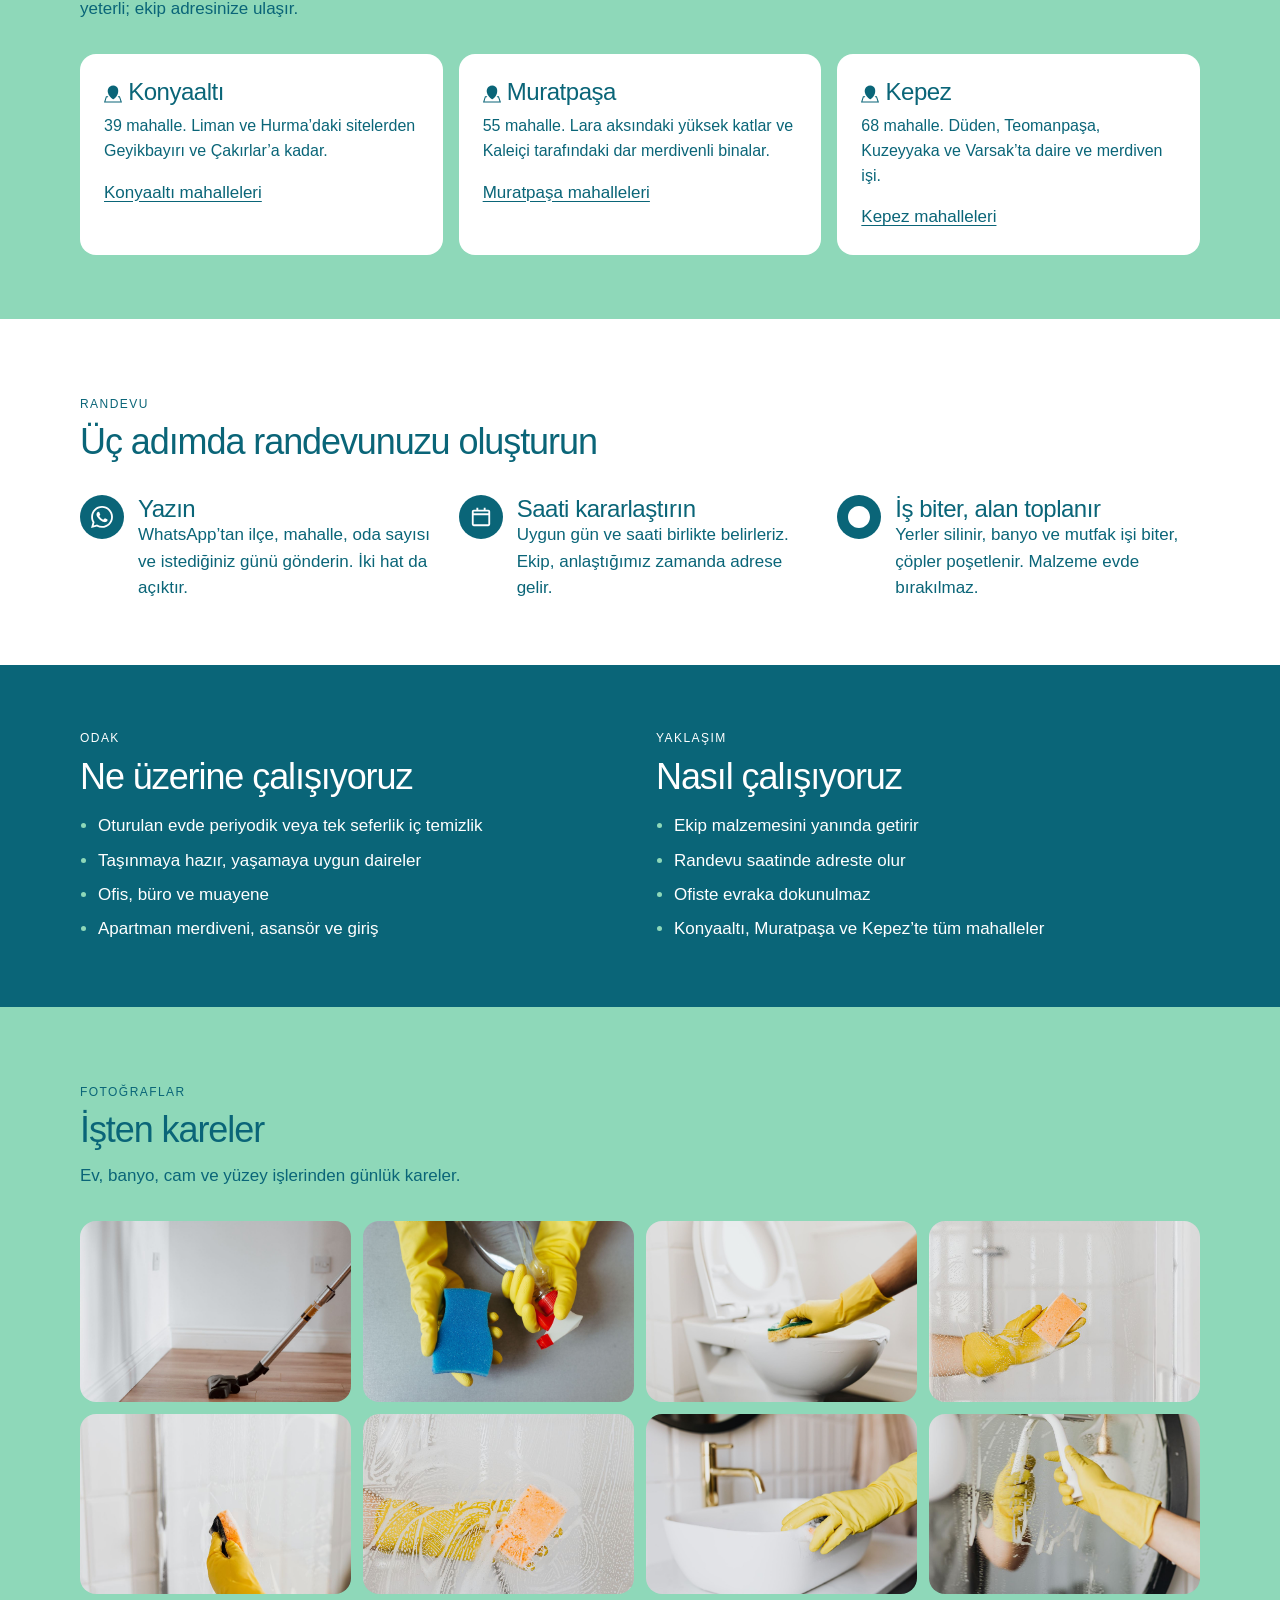
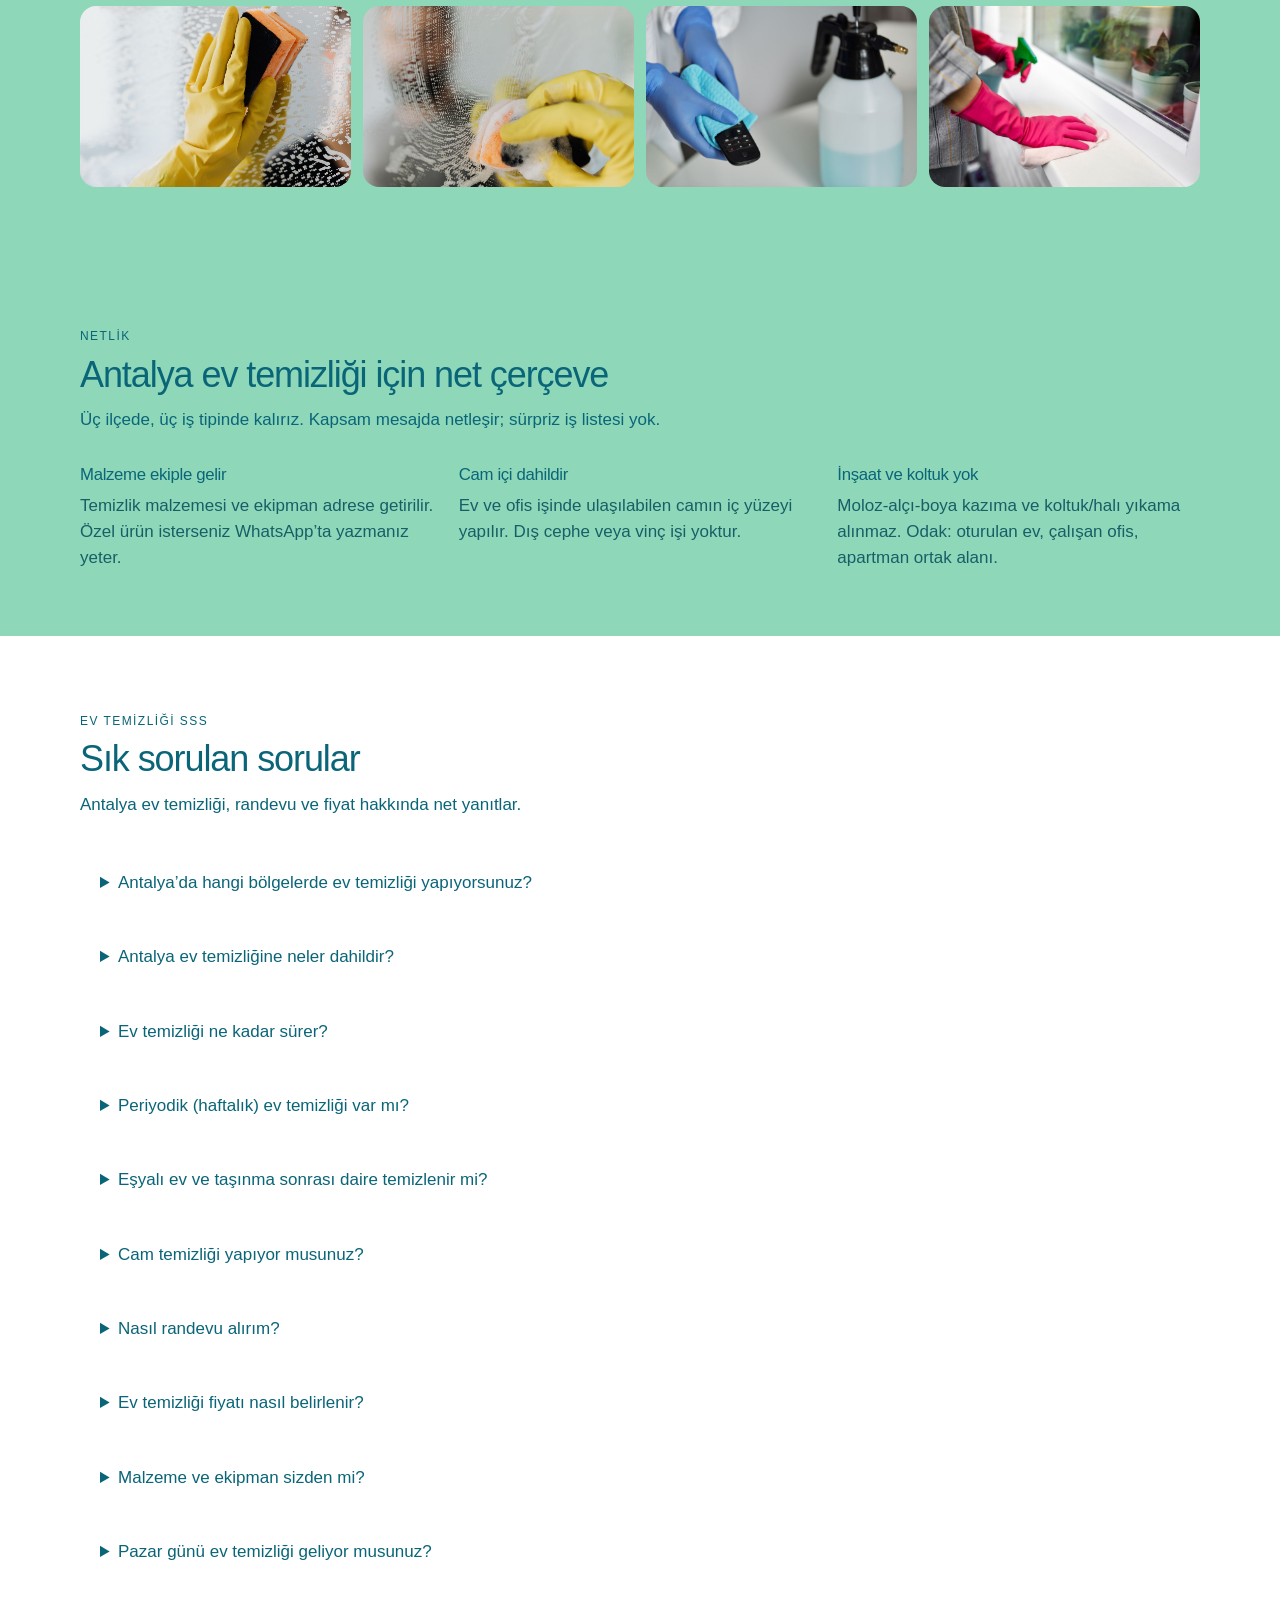
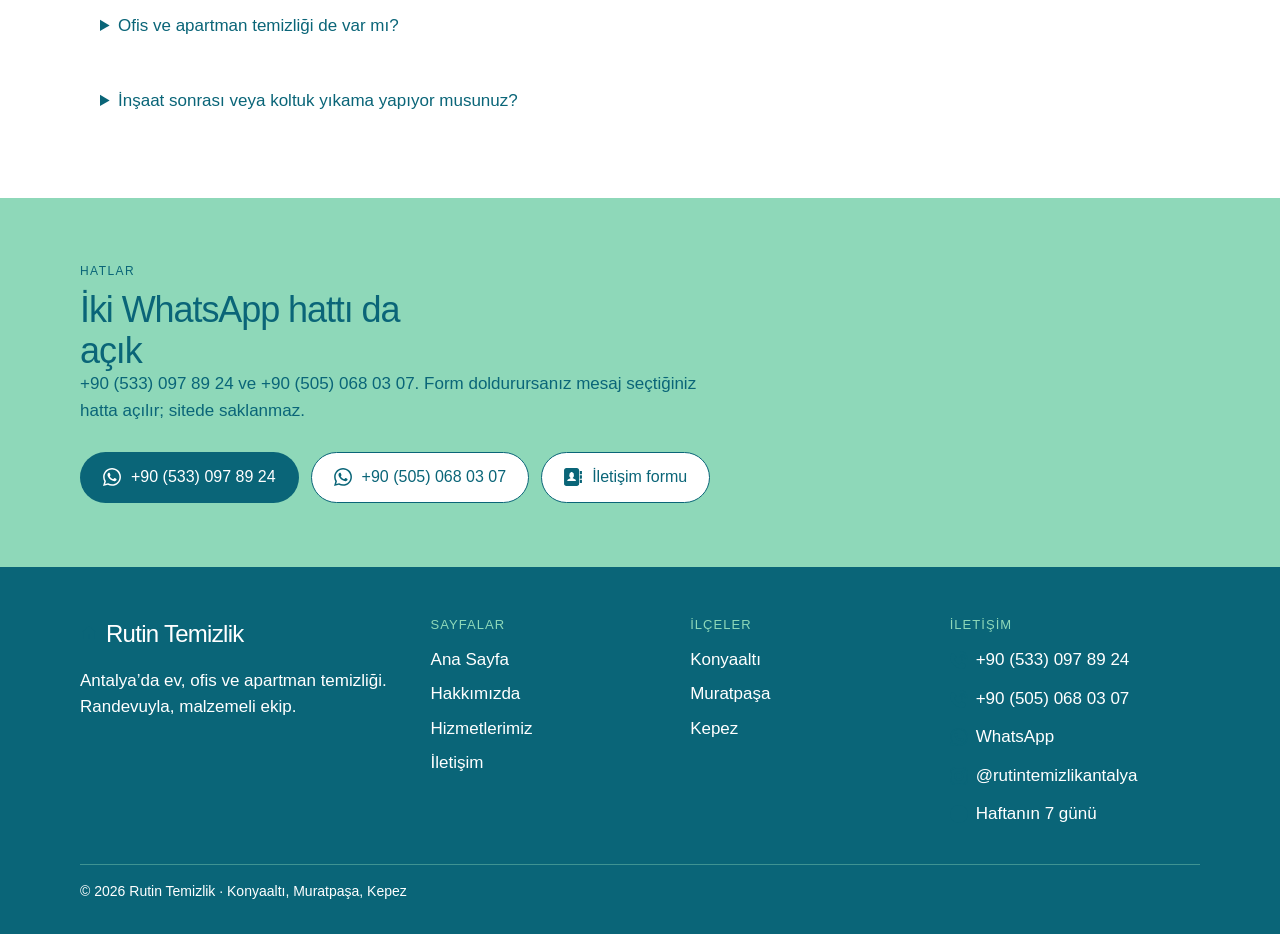
==== commit ba6737a6: "Add files via upload" ====
--- a/index.html
+++ b/index.html
@@ -1,10 +1,10 @@
-﻿<!DOCTYPE html>
+<!DOCTYPE html>
 <html lang="tr">
 <head>
   <meta charset="utf-8">
   <meta name="viewport" content="width=device-width, initial-scale=1">
   <title>Rutin Temizlik | Antalya Ev, Ofis, Apartman</title>
-  <meta name="description" content="Konyaaltı, Muratpaşa ve Kepez’de ev, ofis ve apartman temizliği. Haftanın 7 günü randevu. Malzemeli ekip adrese gelir.">
+  <meta name="description" content="Antalya’da Konyaaltı, Muratpaşa ve Kepez ev temizliği: mutfak, banyo, zemin ve cam içi. Ofis ve apartman ortak alanı. Haftanın 7 günü randevu, malzemeli ekip.">
   <link rel="canonical" href="https://www.rutintemizlikantalya.com.tr/">
   <meta name="robots" content="index, follow">
   <meta name="theme-color" content="#0A6578">
@@ -12,7 +12,7 @@
   <meta property="og:locale" content="tr_TR">
   <meta property="og:site_name" content="Rutin Temizlik">
   <meta property="og:title" content="Rutin Temizlik | Antalya Ev, Ofis, Apartman">
-  <meta property="og:description" content="Konyaaltı, Muratpaşa ve Kepez’de ev, ofis ve apartman temizliği. Haftanın 7 günü randevu. Malzemeli ekip adrese gelir.">
+  <meta property="og:description" content="Antalya’da Konyaaltı, Muratpaşa ve Kepez ev temizliği: mutfak, banyo, zemin ve cam içi. Ofis ve apartman ortak alanı. Haftanın 7 günü randevu.">
   <meta property="og:url" content="https://www.rutintemizlikantalya.com.tr/">
   <meta property="og:image" content="https://www.rutintemizlikantalya.com.tr/assets/images/og.jpg">
   <meta property="og:image:alt" content="Rutin Temizlik Antalya — ev, ofis ve apartman temizliği">
@@ -20,148 +20,17 @@
   <meta property="og:image:height" content="1067">
   <meta name="twitter:card" content="summary_large_image">
   <meta name="twitter:title" content="Rutin Temizlik | Antalya Ev, Ofis, Apartman">
-  <meta name="twitter:description" content="Konyaaltı, Muratpaşa ve Kepez’de ev, ofis ve apartman temizliği. Haftanın 7 günü randevu. Malzemeli ekip adrese gelir.">
+  <meta name="twitter:description" content="Antalya’da Konyaaltı, Muratpaşa ve Kepez ev temizliği: mutfak, banyo, zemin ve cam içi. Ofis ve apartman ortak alanı. Haftanın 7 günü randevu.">
   <meta name="twitter:image" content="https://www.rutintemizlikantalya.com.tr/assets/images/og.jpg">
+  <meta name="twitter:image:alt" content="Rutin Temizlik Antalya — ev, ofis ve apartman temizliği">
   <link rel="icon" href="assets/favicon.ico" sizes="any">
   <link rel="icon" type="image/png" sizes="32x32" href="assets/favicon-32x32.png">
   <link rel="icon" type="image/png" sizes="16x16" href="assets/favicon-16x16.png">
   <link rel="apple-touch-icon" href="assets/apple-touch-icon.png">
   <link rel="manifest" href="site.webmanifest">
   <link rel="stylesheet" href="css/style.css">
-  <script type="application/ld+json">
-  {
-    "@context": "https://schema.org",
-    "@graph": [
-      {
-        "@type": "HousekeepingService",
-        "@id": "https://www.rutintemizlikantalya.com.tr/#isletme",
-        "name": "Rutin Temizlik",
-        "alternateName": "Rutin Temizlik Antalya",
-        "description": "Antalya Konyaaltı, Muratpaşa ve Kepez ilçelerinde ev, ofis ve apartman temizliği. Randevuyla, malzemeli ekip.",
-        "url": "https://www.rutintemizlikantalya.com.tr/",
-        "image": [
-          "https://www.rutintemizlikantalya.com.tr/assets/logo.png",
-          "https://www.rutintemizlikantalya.com.tr/assets/images/og.jpg"
-        ],
-        "sameAs": ["https://www.instagram.com/rutintemizlikantalya/"],
-        "telephone": ["+905330978924", "+905050680307"],
-        "currenciesAccepted": "TRY",
-        "address": {
-          "@type": "PostalAddress",
-          "addressLocality": "Antalya",
-          "addressRegion": "Antalya",
-          "addressCountry": "TR"
-        },
-        "areaServed": [
-          { "@type": "AdministrativeArea", "name": "Konyaaltı, Antalya" },
-          { "@type": "AdministrativeArea", "name": "Muratpaşa, Antalya" },
-          { "@type": "AdministrativeArea", "name": "Kepez, Antalya" }
-        ],
-        "openingHoursSpecification": {
-          "@type": "OpeningHoursSpecification",
-          "dayOfWeek": ["Monday", "Tuesday", "Wednesday", "Thursday", "Friday", "Saturday", "Sunday"],
-          "opens": "00:00",
-          "closes": "23:59"
-        },
-        "contactPoint": [
-          {
-            "@type": "ContactPoint",
-            "telephone": "+905330978924",
-            "contactType": "reservations",
-            "availableLanguage": "Turkish",
-            "areaServed": "TR",
-            "hoursAvailable": {
-              "@type": "OpeningHoursSpecification",
-              "dayOfWeek": ["Monday", "Tuesday", "Wednesday", "Thursday", "Friday", "Saturday", "Sunday"],
-              "opens": "00:00",
-              "closes": "23:59"
-            }
-          },
-          {
-            "@type": "ContactPoint",
-            "telephone": "+905050680307",
-            "contactType": "customer support",
-            "availableLanguage": "Turkish",
-            "areaServed": "TR"
-          }
-        ],
-        "hasOfferCatalog": {
-          "@type": "OfferCatalog",
-          "name": "Temizlik hizmetleri",
-          "itemListElement": [
-            { "@type": "Offer", "itemOffered": { "@type": "Service", "name": "Ev temizliği" } },
-            { "@type": "Offer", "itemOffered": { "@type": "Service", "name": "Ofis temizliği" } },
-            { "@type": "Offer", "itemOffered": { "@type": "Service", "name": "Apartman temizliği" } }
-          ]
-        }
-      },
-      {
-        "@type": "FAQPage",
-        "@id": "https://www.rutintemizlikantalya.com.tr/#sss",
-        "mainEntity": [
-          {
-            "@type": "Question",
-            "name": "Hangi tür temizlik yapıyorsunuz?",
-            "acceptedAnswer": {
-              "@type": "Answer",
-              "text": "Oturulan ev, çalışan ofis ve apartman ortak alanlarında iç temizlik yapıyoruz. Odak noktamız yaşamaya ve çalışmaya uygun mekânlardır."
-            }
-          },
-          {
-            "@type": "Question",
-            "name": "Hangi mahallelere geliyorsunuz?",
-            "acceptedAnswer": {
-              "@type": "Answer",
-              "text": "Konyaaltı’nın 39, Muratpaşa’nın 55 ve Kepez’in 68 mahallesine geliyoruz. Mahalle adını randevu mesajında yazmanız yeterli."
-            }
-          },
-          {
-            "@type": "Question",
-            "name": "Nasıl randevu alırım?",
-            "acceptedAnswer": {
-              "@type": "Answer",
-              "text": "+90 (533) 097 89 24 veya +90 (505) 068 03 07 numarasına WhatsApp’tan yazın. İlçe, mahalle, oda sayısı ya da ofis metrekaresi ve istediğiniz günü belirtin. İletişim formunu doldurursanız mesaj aynı hatta açılır."
-            }
-          },
-          {
-            "@type": "Question",
-            "name": "Pazar günü de geliyor musunuz?",
-            "acceptedAnswer": {
-              "@type": "Answer",
-              "text": "Evet. Hat haftanın 7 günü, günün her saati açıktır. Ekip, anlaştığımız saatte adrese gelir."
-            }
-          },
-          {
-            "@type": "Question",
-            "name": "Malzeme ve ekipman sizden mi?",
-            "acceptedAnswer": {
-              "@type": "Answer",
-              "text": "Evet. Ekip temizlik malzemesi ve ekipmanıyla gelir. Evinizde belirli bir ürün kullanılmasını istiyorsanız randevu mesajında yazın."
-            }
-          },
-          {
-            "@type": "Question",
-            "name": "Ücret nasıl belli olur?",
-            "acceptedAnswer": {
-              "@type": "Answer",
-              "text": "Yayınlanmış sabit fiyat listemiz yok. Oda sayısı, banyo sayısı, evin durumu ve işin tek sefer ya da haftalık olması ücreti değiştirir. Bu bilgileri WhatsApp’tan yazın; rakamı mesajda netleştirelim."
-            }
-          }
-        ]
-      },
-      {
-        "@type": "WebSite",
-        "@id": "https://www.rutintemizlikantalya.com.tr/#website",
-        "url": "https://www.rutintemizlikantalya.com.tr/",
-        "name": "Rutin Temizlik",
-        "inLanguage": "tr-TR",
-        "publisher": { "@id": "https://www.rutintemizlikantalya.com.tr/#isletme" }
-      }
-    ]
-  }
-  </script>
 </head>
-<body data-page="home">
+<body data-page="home" data-schema="assets/schema/home.json">
   <a class="skip" href="#icerik">İçeriğe geç</a>
   <div class="sticky-wrap">
     <p class="topbar">Haftanın 7 günü · Konyaaltı, Muratpaşa, Kepez</p>
@@ -223,7 +92,7 @@
           <article class="card">
             <img class="card-photo" src="assets/images/ev-salon-supurge.jpg" width="1600" height="1067" alt="Salonda yer süpüren temizlik görevlisi" loading="lazy">
             <h3><img class="icon icon-ink" src="assets/icons/home.svg" width="18" height="18" alt=""> Ev temizliği</h3>
-            <p>1+1 çoğu 2–3 saatte, 2+1 ve 3+1 çoğu 3–5 saatte biter. Eşya yoğunluğu ve evin durumu süreyi uzatır.</p>
+            <p>Antalya’da Konyaaltı, Muratpaşa ve Kepez’te eşyalı daire temizliği: mutfak, banyo, zemin, toz ve cam içi. Tek sefer veya periyodik.</p>
             <a class="more" href="hizmetlerimiz/#ev-temizligi">Ev işinin kapsamı</a>
           </article>
           <article class="card">
@@ -350,36 +219,85 @@
       </div>
     </section>
 
+    <section class="section band-mist reveal" aria-labelledby="neden-baslik">
+      <div class="wrap">
+        <div class="section-head">
+          <p class="kicker">Netlik</p>
+          <h2 id="neden-baslik">Antalya ev temizliği için net çerçeve</h2>
+          <p>Üç ilçede, üç iş tipinde kalırız. Kapsam mesajda netleşir; sürpriz iş listesi yok.</p>
+        </div>
+        <div class="trust-row">
+          <article class="trust-item">
+            <h3>Malzeme ekiple gelir</h3>
+            <p>Temizlik malzemesi ve ekipman adrese getirilir. Özel ürün isterseniz WhatsApp’ta yazmanız yeter.</p>
+          </article>
+          <article class="trust-item">
+            <h3>Cam içi dahildir</h3>
+            <p>Ev ve ofis işinde ulaşılabilen camın iç yüzeyi yapılır. Dış cephe veya vinç işi yoktur.</p>
+          </article>
+          <article class="trust-item">
+            <h3>İnşaat ve koltuk yok</h3>
+            <p>Moloz-alçı-boya kazıma ve koltuk/halı yıkama alınmaz. Odak: oturulan ev, çalışan ofis, apartman ortak alanı.</p>
+          </article>
+        </div>
+      </div>
+    </section>
+
     <section class="section band-paper reveal" id="sss" aria-labelledby="sss-baslik">
       <div class="wrap">
         <div class="section-head">
-          <p class="kicker">Sorular</p>
-          <h2 id="sss-baslik">Kısa yanıtlar</h2>
+          <p class="kicker">Ev temizliği SSS</p>
+          <h2 id="sss-baslik">Sık sorulan sorular</h2>
+          <p>Antalya ev temizliği, randevu ve fiyat hakkında net yanıtlar.</p>
         </div>
         <div class="faq">
           <details>
-            <summary>Hangi tür temizlik yapıyorsunuz?</summary>
-            <p>Oturulan ev, çalışan ofis ve apartman ortak alanlarında iç temizlik yapıyoruz. Odak noktamız yaşamaya ve çalışmaya uygun mekânlardır.</p>
-          </details>
-          <details>
-            <summary>Hangi mahallelere geliyorsunuz?</summary>
-            <p>Konyaaltı’nın 39, Muratpaşa’nın 55 ve Kepez’in 68 mahallesine geliyoruz. Mahalle adını randevu mesajında yazmanız yeterli.</p>
+            <summary>Antalya’da hangi bölgelerde ev temizliği yapıyorsunuz?</summary>
+            <p>Yalnızca Konyaaltı, Muratpaşa ve Kepez. Bu üç ilçenin kayıtlı tüm mahallelerine geliyoruz (39 / 55 / 68). Alanya, Serik veya ilçe dışı adreslere çıkmıyoruz.</p>
+          </details>
+          <details>
+            <summary>Antalya ev temizliğine neler dahildir?</summary>
+            <p>Yerlerin süpürülüp silinmesi; mutfak tezgâhı, ocak yüzeyi, evye ve dolap dışları; banyo, tuvalet, ayna; ulaşılabilen rafların tozu; çöpler; camın iç yüzeyi. Ayrıntı <a href="hizmetlerimiz/#ev-temizligi">hizmetler</a> sayfasındadır.</p>
+          </details>
+          <details>
+            <summary>Ev temizliği ne kadar sürer?</summary>
+            <p>1+1 dairelerin çoğu 2–3 saatte, 2+1 ve 3+1 dairelerin çoğu 3–5 saatte biter. Çok eşyalı veya uzun süredir kapalı evde süre uzar; bunu randevuda söyleriz.</p>
+          </details>
+          <details>
+            <summary>Periyodik (haftalık) ev temizliği var mı?</summary>
+            <p>Evet. Haftalık veya iki haftada bir plan kurulabilir. Tek seferlik detaylı temizlik de alınır. Sıklığı WhatsApp’ta netleştiririz.</p>
+          </details>
+          <details>
+            <summary>Eşyalı ev ve taşınma sonrası daire temizlenir mi?</summary>
+            <p>Eşyalı, oturulan daire temizliği ana işimizdir. Taşınma veya tadilat sonrası daire yaşamaya uygunsa aynı kapsamda ev temizliği yapılır. İnşaat molozu ve şantiye işi yoktur.</p>
+          </details>
+          <details>
+            <summary>Cam temizliği yapıyor musunuz?</summary>
+            <p>Ev ve ofis randevusunda camın iç yüzeyi, ulaşılabilen kanatlarda dahildir. Dış cephe, vinç veya bina dışı cam ayrı iş değildir.</p>
           </details>
           <details>
             <summary>Nasıl randevu alırım?</summary>
-            <p>+90 (533) 097 89 24 veya +90 (505) 068 03 07 numarasına WhatsApp’tan yazın. İlçe, mahalle, oda sayısı ya da ofis metrekaresi ve istediğiniz günü belirtin. İletişim formunu doldurursanız mesaj aynı hatta açılır.</p>
-          </details>
-          <details>
-            <summary>Pazar günü de geliyor musunuz?</summary>
-            <p>Evet. Hat haftanın 7 günü, günün her saati açıktır. Ekip, anlaştığımız saatte adrese gelir.</p>
+            <p>+90 (533) 097 89 24 veya +90 (505) 068 03 07 WhatsApp hattına yazın. İlçe, mahalle, oda sayısı ve istediğiniz günü belirtin. <a href="iletisim/">İletişim formu</a> aynı sohbeti açar.</p>
+          </details>
+          <details>
+            <summary>Ev temizliği fiyatı nasıl belirlenir?</summary>
+            <p>Sabit fiyat listesi yayınlamıyoruz. Oda ve banyo sayısı, eşya yoğunluğu, evin durumu, tek sefer veya periyodik olması ücreti değiştirir. Bilgiyi yazın; rakamı mesajda netleştiririz.</p>
           </details>
           <details>
             <summary>Malzeme ve ekipman sizden mi?</summary>
-            <p>Evet. Ekip temizlik malzemesi ve ekipmanıyla gelir. Evinizde belirli bir ürün kullanılmasını istiyorsanız randevu mesajında yazın.</p>
-          </details>
-          <details>
-            <summary>Ücret nasıl belli olur?</summary>
-            <p>Yayınlanmış sabit fiyat listemiz yok. Oda sayısı, banyo sayısı, evin durumu ve işin tek sefer ya da haftalık olması ücreti değiştirir. Bu bilgileri WhatsApp’tan yazın; rakamı mesajda netleştirelim.</p>
+            <p>Evet. Ekip malzemesini yanında getirir. Belirli bir ürün kullanılmasını istiyorsanız randevu mesajında yazın.</p>
+          </details>
+          <details>
+            <summary>Pazar günü ev temizliği geliyor musunuz?</summary>
+            <p>Evet. Hat haftanın 7 günü açıktır. Ekip, anlaştığımız saatte adrese gelir.</p>
+          </details>
+          <details>
+            <summary>Ofis ve apartman temizliği de var mı?</summary>
+            <p>Evet. Çalışan ofislerde evrak oynatılmaz; apartmanda merdiven, asansör ve giriş ortak alanı yapılır. İnşaat, koltuk yıkama ve halı yıkama yoktur.</p>
+          </details>
+          <details>
+            <summary>İnşaat sonrası veya koltuk yıkama yapıyor musunuz?</summary>
+            <p>Hayır. Moloz, alçı, boya kazıma ve koltuk/halı yıkama alınmaz. Odak noktamız oturulan ev, çalışan ofis ve apartman ortak alanıdır.</p>
           </details>
         </div>
       </div>
--- a/css/style.css
+++ b/css/style.css
@@ -597,11 +597,6 @@
   align-items: center;
 }
 
-.hero-copy,
-.hero-art {
-  min-width: 0;
-}
-
 .eyebrow {
   font-size: 12px;
   font-weight: 500;
@@ -644,22 +639,6 @@
   flex-wrap: wrap;
   gap: 12px;
   margin-top: 28px;
-}
-
-.hero-art {
-  display: grid;
-  place-items: center;
-  overflow: hidden;
-}
-
-.hero-art img {
-  width: 100%;
-  height: 100%;
-  min-height: 320px;
-  max-height: 560px;
-  object-fit: cover;
-  border-radius: 32px;
-  animation: drift 18s ease-in-out infinite alternate;
 }
 
 .card-photo,
@@ -947,6 +926,61 @@
 .prose ol {
   margin: 12px 0 0;
   padding-left: 18px;
+}
+
+.scope-grid {
+  display: grid;
+  gap: 24px;
+  grid-template-columns: repeat(2, minmax(0, 1fr));
+}
+
+.scope-panel {
+  padding: 24px;
+  border-radius: 16px;
+  background: var(--paper);
+  border: 1px solid rgba(10, 101, 120, 0.12);
+}
+
+.scope-panel h3 {
+  margin: 0 0 12px;
+  font-size: 1.05rem;
+}
+
+.scope-panel--no {
+  background: rgba(8, 78, 92, 0.04);
+}
+
+.scope-panel ul {
+  margin: 0;
+  padding-left: 18px;
+}
+
+.scope-panel li + li {
+  margin-top: 6px;
+}
+
+.trust-row {
+  display: grid;
+  gap: 16px;
+  grid-template-columns: repeat(3, minmax(0, 1fr));
+}
+
+.trust-item h3 {
+  margin: 0 0 8px;
+  font-size: 1.05rem;
+}
+
+.trust-item p {
+  margin: 0;
+  color: var(--ink-deep);
+  opacity: 0.88;
+}
+
+@media (max-width: 760px) {
+  .scope-grid,
+  .trust-row {
+    grid-template-columns: 1fr;
+  }
 }
 
 .prose li + li {
@@ -1294,15 +1328,6 @@
   }
 }
 
-@keyframes drift {
-  from {
-    transform: scale(1);
-  }
-  to {
-    transform: scale(1.06);
-  }
-}
-
 @keyframes dash {
   to {
     stroke-dashoffset: -420;
